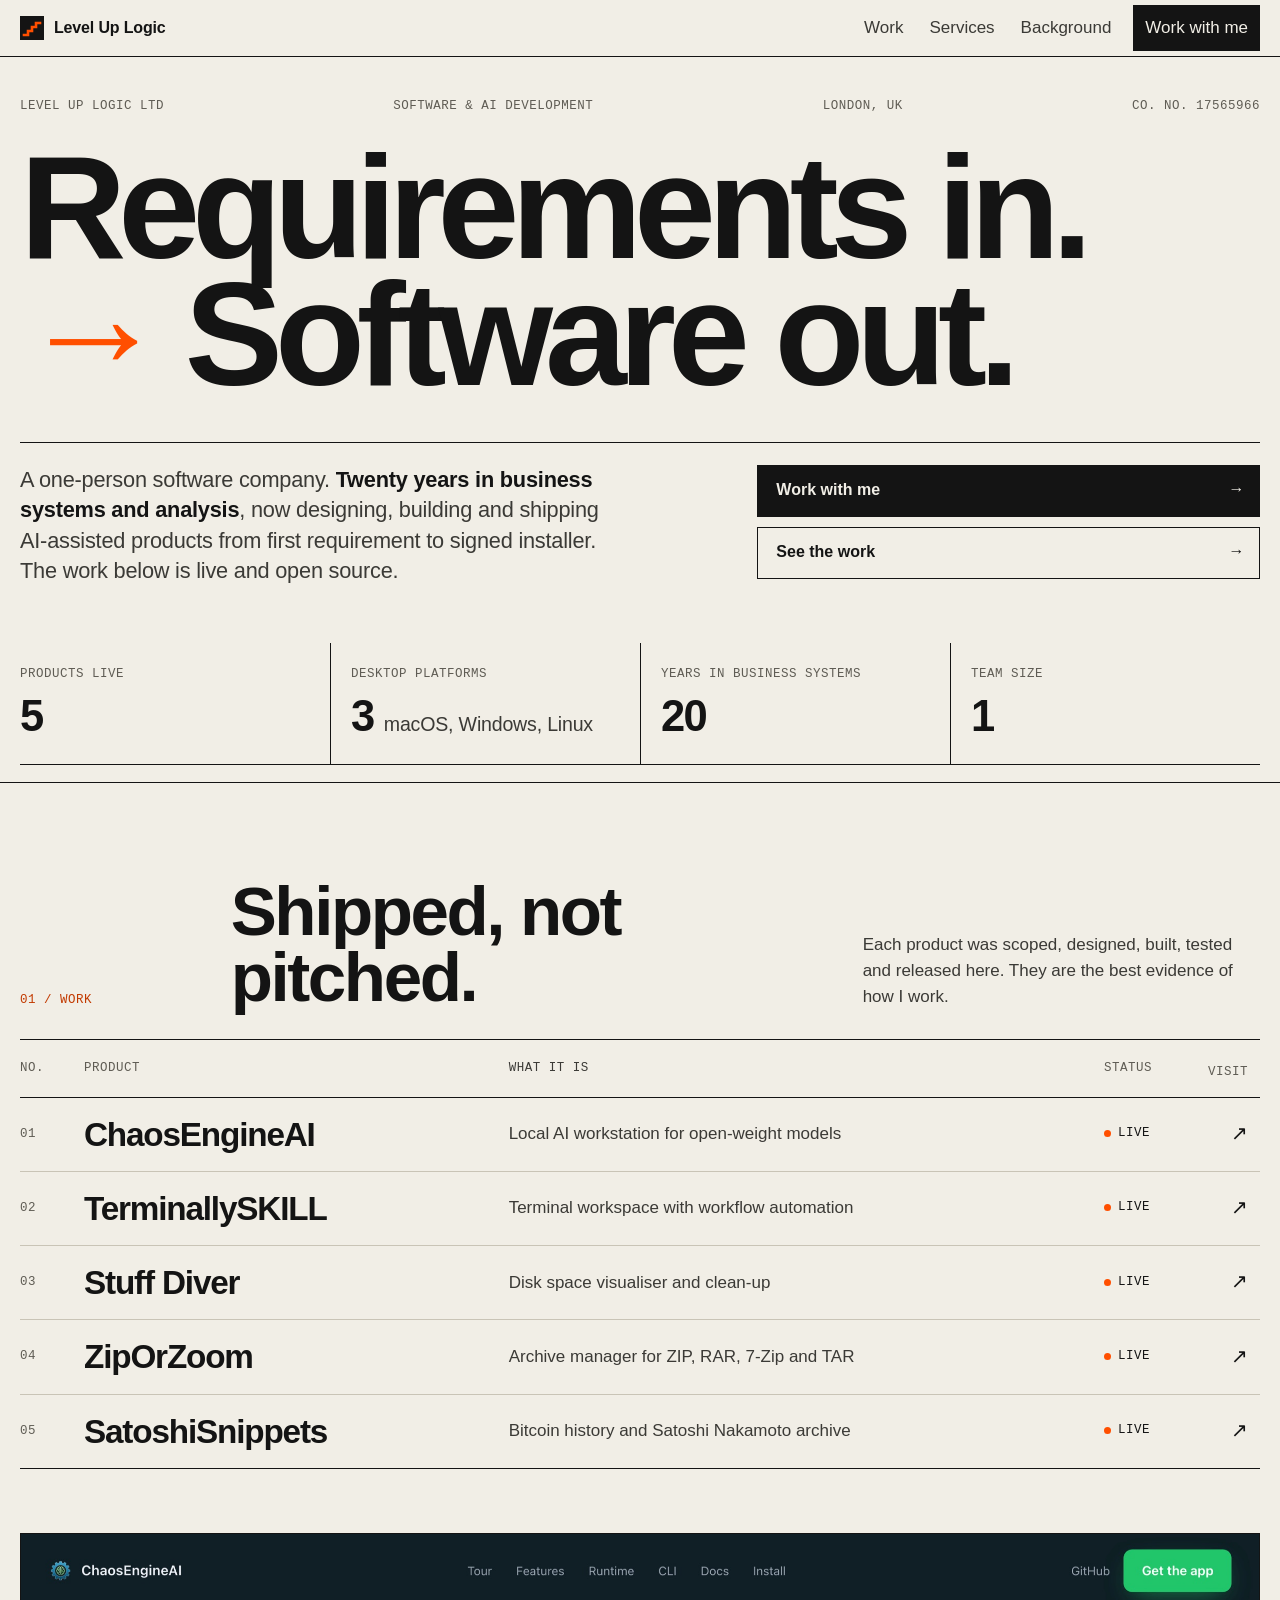
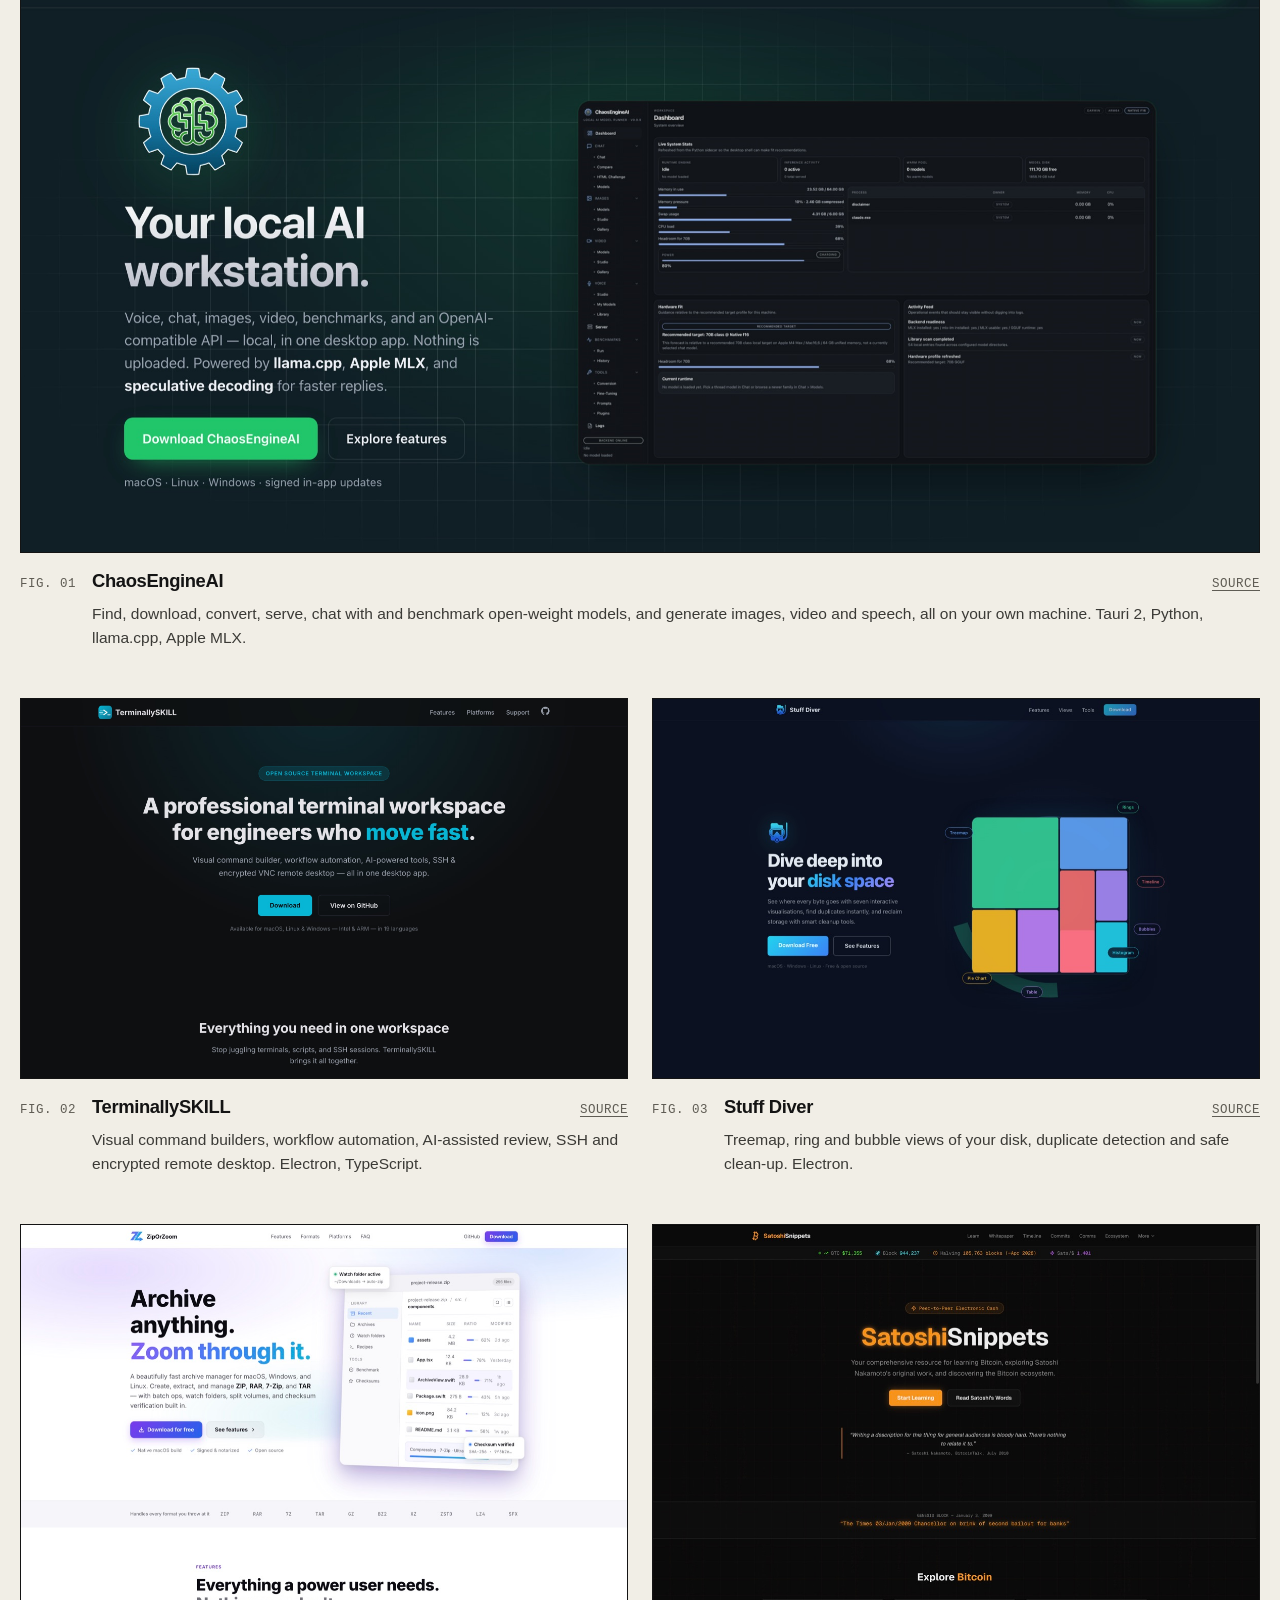
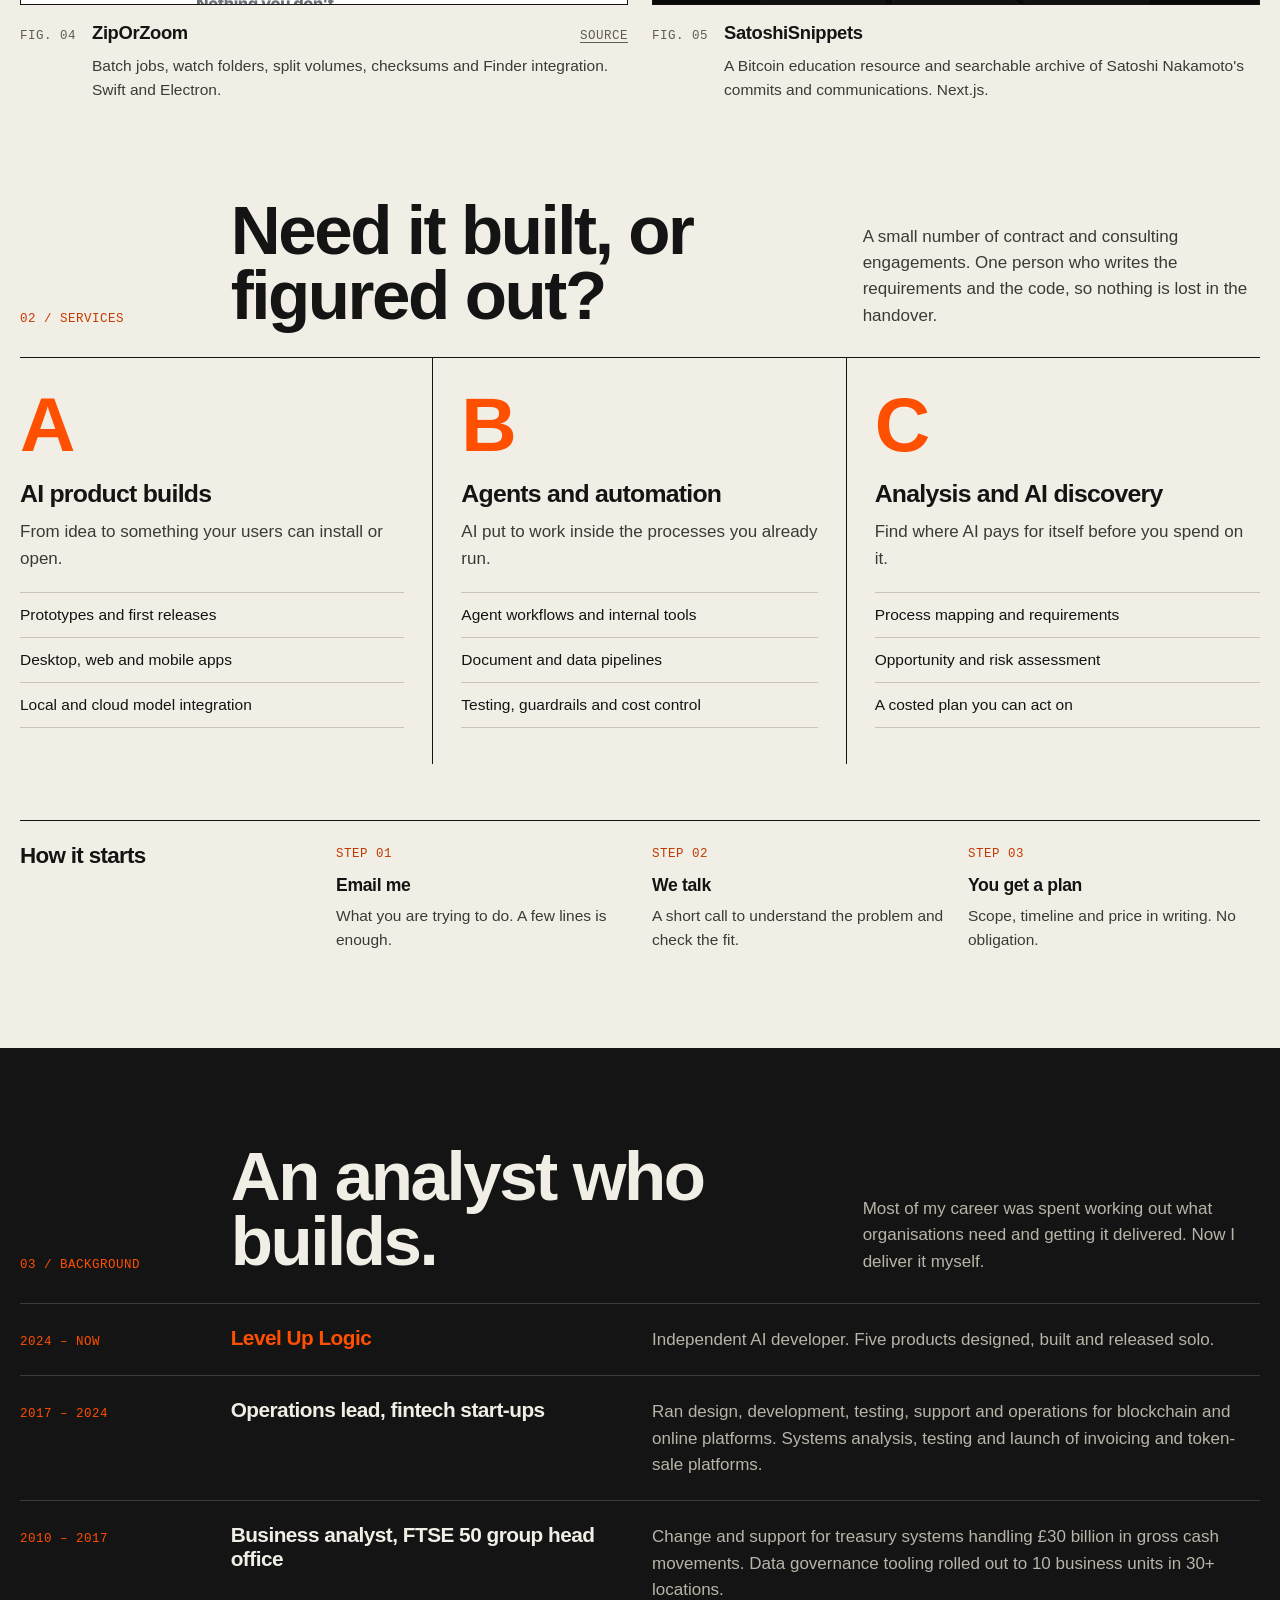
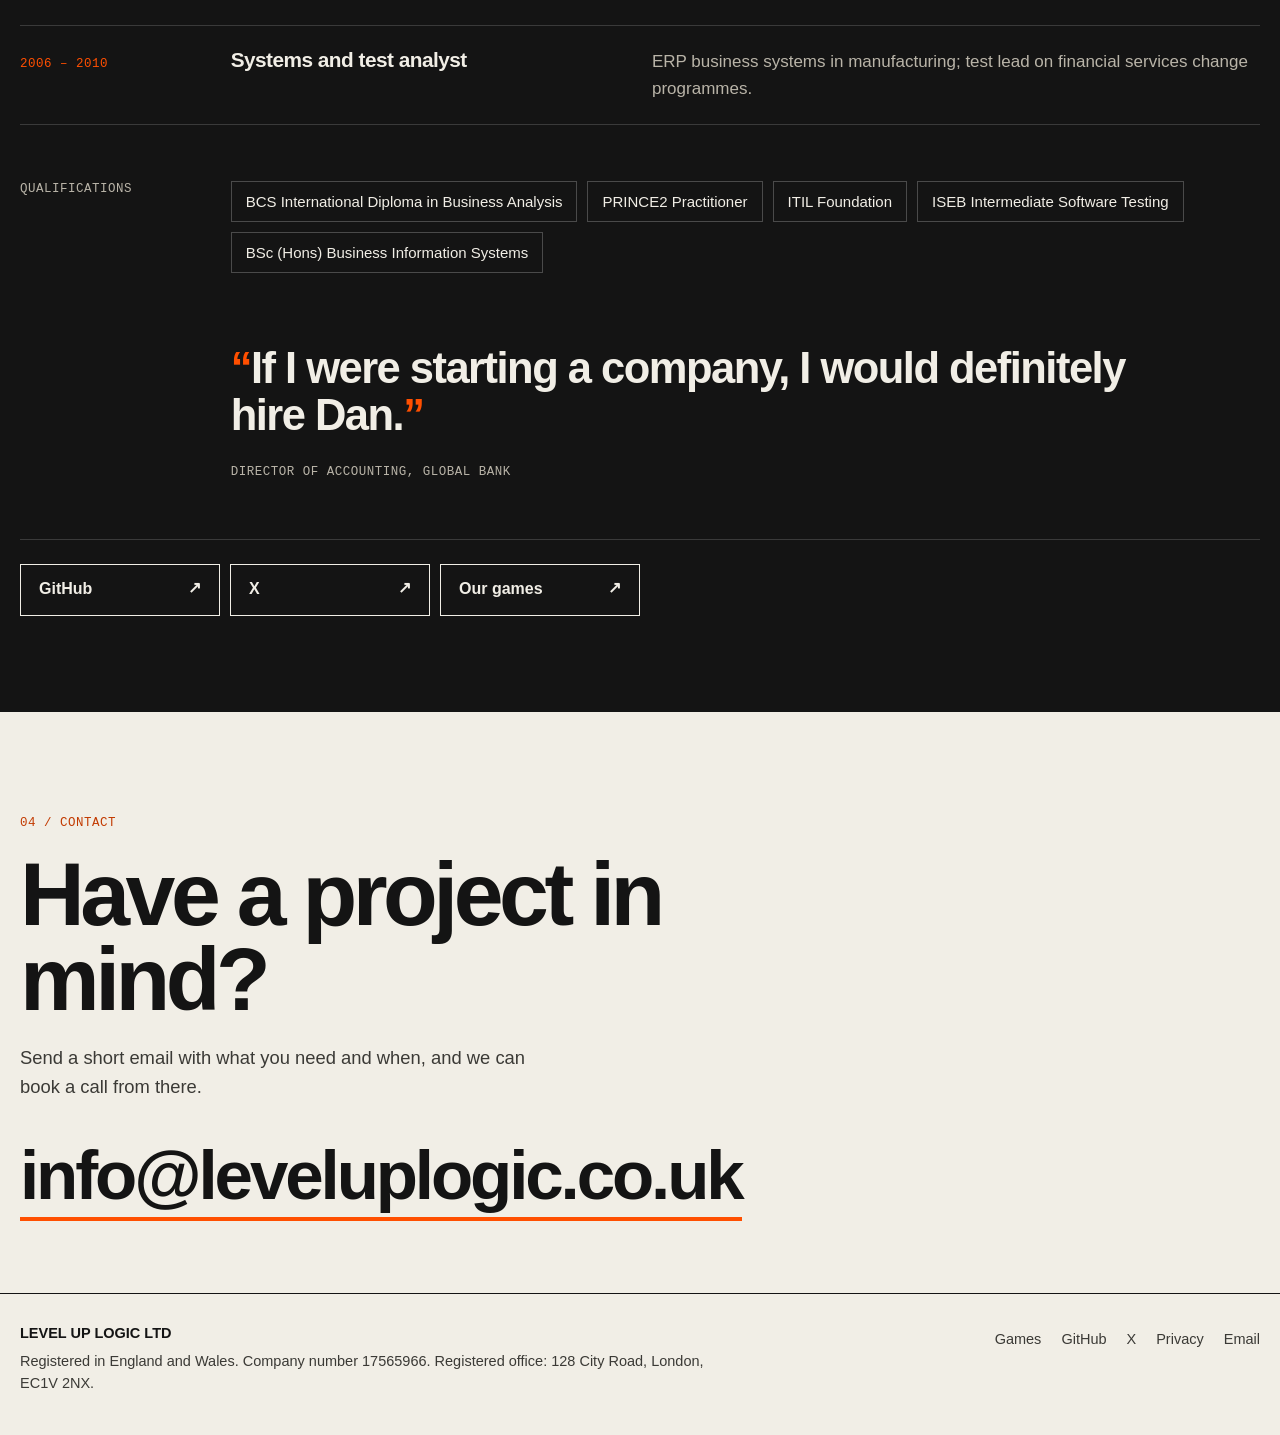
==== index.html @ 6248dd26 "Publish from LevelUpLogicLtd 566497b" ====
<!doctype html>
<html lang="en-GB">
<head>
<meta charset="utf-8">
<meta name="viewport" content="width=device-width, initial-scale=1">
<title>Level Up Logic | Software and AI development, London</title>
<meta name="description" content="Level Up Logic is a one-person software company in London. Twenty years in business systems and analysis, now building and shipping AI-assisted desktop apps and tools. Available for contract and consulting work.">
<link rel="canonical" href="https://leveluplogic.co.uk/">
<meta property="og:type" content="website">
<meta property="og:title" content="Level Up Logic | Software and AI development, London">
<meta property="og:description" content="Requirements in. Software out. Four live desktop apps, a reference site, and AI development and analysis for hire.">
<meta property="og:url" content="https://leveluplogic.co.uk/">
<meta property="og:image" content="https://leveluplogic.co.uk/assets/shot-ChaosEngineAI.jpg">
<meta name="theme-color" content="#f1eee6">
<link rel="icon" href="favicon.svg" type="image/svg+xml">
<link rel="stylesheet" href="styles.css">
</head>
<body>
<a class="skip" href="#main">Skip to content</a>

<header class="mast">
  <div class="wrap">
    <a class="brand" href="#top" aria-label="Level Up Logic home">
      <svg viewBox="0 0 24 24" aria-hidden="true"><rect width="24" height="24" fill="#141414"/><path d="M4 19h4v-4h4v-4h4V7h4" fill="none" stroke="#ff4f00" stroke-width="2.6" stroke-linecap="square"/></svg>
      Level Up Logic
    </a>
    <nav aria-label="Main">
      <a href="#work">Work</a>
      <a href="#services">Services</a>
      <a href="#background">Background</a>
      <a class="cta" href="#contact">Work with me</a>
    </nav>
  </div>
</header>

<main id="main">

<section class="hero" id="top" style="padding-bottom:0">
  <div class="wrap">
    <div class="hero-meta mono">
      <span>Level Up Logic Ltd</span>
      <span>Software &amp; AI development</span>
      <span>London, UK</span>
      <span>Co. No. 17565966</span>
    </div>
    <h1>Requirements in.<br><span class="arrow" aria-hidden="true">&rarr;</span>Software out.</h1>
    <div class="hero-grid">
      <p class="hero-lede">A one-person software company. <strong>Twenty years in business systems and analysis</strong>, now designing, building and shipping AI-assisted products from first requirement to signed installer. The work below is live and open source.</p>
      <div class="hero-actions">
        <a class="btn btn-ink" href="#contact">Work with me</a>
        <a class="btn btn-line" href="#work">See the work</a>
      </div>
    </div>
  </div>
  <div class="wrap">
    <dl class="stats">
      <div><dt class="mono">Products live</dt><dd>5</dd></div>
      <div><dt class="mono">Desktop platforms</dt><dd>3 <small>macOS, Windows, Linux</small></dd></div>
      <div><dt class="mono">Years in business systems</dt><dd>20</dd></div>
      <div><dt class="mono">Team size</dt><dd>1</dd></div>
    </dl>
  </div>
</section>

<section id="work">
  <div class="wrap">
    <div class="sec-head">
      <span class="num mono">01 / Work</span>
      <h2>Shipped, not pitched.</h2>
      <p>Each product was scoped, designed, built, tested and released here. They are the best evidence of how I work.</p>
    </div>

    <table class="index">
      <thead>
        <tr><th class="mono n" scope="col">No.</th><th class="mono" scope="col">Product</th><th class="mono what" scope="col">What it is</th><th class="mono plat" scope="col">Status</th><th class="go" scope="col"><span class="mono" style="font-size:12.5px">Visit</span></th></tr>
      </thead>
      <tbody>
        <tr><td class="n mono"><a href="https://chaosengineai.com" rel="noopener" tabindex="-1">01</a></td><td class="name"><a href="https://chaosengineai.com" rel="noopener">ChaosEngineAI</a></td><td class="what"><a href="https://chaosengineai.com" rel="noopener" tabindex="-1">Local AI workstation for open-weight models</a></td><td class="plat mono"><a href="https://chaosengineai.com" rel="noopener" tabindex="-1"><span class="live">Live</span></a></td><td class="go"><a href="https://chaosengineai.com" rel="noopener" tabindex="-1" aria-hidden="true">&#8599;</a></td></tr>
        <tr><td class="n mono"><a href="https://terminallyskill.com" rel="noopener" tabindex="-1">02</a></td><td class="name"><a href="https://terminallyskill.com" rel="noopener">TerminallySKILL</a></td><td class="what"><a href="https://terminallyskill.com" rel="noopener" tabindex="-1">Terminal workspace with workflow automation</a></td><td class="plat mono"><a href="https://terminallyskill.com" rel="noopener" tabindex="-1"><span class="live">Live</span></a></td><td class="go"><a href="https://terminallyskill.com" rel="noopener" tabindex="-1" aria-hidden="true">&#8599;</a></td></tr>
        <tr><td class="n mono"><a href="https://stuffdiver.com" rel="noopener" tabindex="-1">03</a></td><td class="name"><a href="https://stuffdiver.com" rel="noopener">Stuff Diver</a></td><td class="what"><a href="https://stuffdiver.com" rel="noopener" tabindex="-1">Disk space visualiser and clean-up</a></td><td class="plat mono"><a href="https://stuffdiver.com" rel="noopener" tabindex="-1"><span class="live">Live</span></a></td><td class="go"><a href="https://stuffdiver.com" rel="noopener" tabindex="-1" aria-hidden="true">&#8599;</a></td></tr>
        <tr><td class="n mono"><a href="https://ziporzoom.com" rel="noopener" tabindex="-1">04</a></td><td class="name"><a href="https://ziporzoom.com" rel="noopener">ZipOrZoom</a></td><td class="what"><a href="https://ziporzoom.com" rel="noopener" tabindex="-1">Archive manager for ZIP, RAR, 7-Zip and TAR</a></td><td class="plat mono"><a href="https://ziporzoom.com" rel="noopener" tabindex="-1"><span class="live">Live</span></a></td><td class="go"><a href="https://ziporzoom.com" rel="noopener" tabindex="-1" aria-hidden="true">&#8599;</a></td></tr>
        <tr><td class="n mono"><a href="https://satoshisnippets.com" rel="noopener" tabindex="-1">05</a></td><td class="name"><a href="https://satoshisnippets.com" rel="noopener">SatoshiSnippets</a></td><td class="what"><a href="https://satoshisnippets.com" rel="noopener" tabindex="-1">Bitcoin history and Satoshi Nakamoto archive</a></td><td class="plat mono"><a href="https://satoshisnippets.com" rel="noopener" tabindex="-1"><span class="live">Live</span></a></td><td class="go"><a href="https://satoshisnippets.com" rel="noopener" tabindex="-1" aria-hidden="true">&#8599;</a></td></tr>
      </tbody>
    </table>

    <div class="figs">
      <figure class="fig wide">
        <a href="https://chaosengineai.com" rel="noopener"><div class="frame"><img src="assets/shot-ChaosEngineAI.jpg" alt="ChaosEngineAI website: your local AI workstation, with the app dashboard" width="1200" height="753"></div></a>
        <figcaption><span class="mono">Fig. 01</span><b>ChaosEngineAI</b><span class="src mono"><a href="https://github.com/cryptopoly/ChaosEngineAI" rel="noopener">Source</a></span><span>Find, download, convert, serve, chat with and benchmark open-weight models, and generate images, video and speech, all on your own machine. Tauri 2, Python, llama.cpp, Apple MLX.</span></figcaption>
      </figure>
      <figure class="fig">
        <a href="https://terminallyskill.com" rel="noopener"><div class="frame"><img src="assets/shot-TerminallySKILL.jpg" alt="TerminallySKILL website: a professional terminal workspace for engineers who move fast" width="1200" height="753" loading="lazy"></div></a>
        <figcaption><span class="mono">Fig. 02</span><b>TerminallySKILL</b><span class="src mono"><a href="https://github.com/cryptopoly/TerminallySKILL" rel="noopener">Source</a></span><span>Visual command builders, workflow automation, AI-assisted review, SSH and encrypted remote desktop. Electron, TypeScript.</span></figcaption>
      </figure>
      <figure class="fig">
        <a href="https://stuffdiver.com" rel="noopener"><div class="frame"><img src="assets/shot-StuffDiver.jpg" alt="Stuff Diver website with a treemap of disk usage" width="1200" height="753" loading="lazy"></div></a>
        <figcaption><span class="mono">Fig. 03</span><b>Stuff Diver</b><span class="src mono"><a href="https://github.com/cryptopoly/StuffDiver" rel="noopener">Source</a></span><span>Treemap, ring and bubble views of your disk, duplicate detection and safe clean-up. Electron.</span></figcaption>
      </figure>
      <figure class="fig">
        <a href="https://ziporzoom.com" rel="noopener"><div class="frame"><img src="assets/shot-ZipOrZoom.jpg" alt="ZipOrZoom website" width="1200" height="753" loading="lazy"></div></a>
        <figcaption><span class="mono">Fig. 04</span><b>ZipOrZoom</b><span class="src mono"><a href="https://github.com/cryptopoly/ZipOrZoom" rel="noopener">Source</a></span><span>Batch jobs, watch folders, split volumes, checksums and Finder integration. Swift and Electron.</span></figcaption>
      </figure>
      <figure class="fig">
        <a href="https://satoshisnippets.com" rel="noopener"><div class="frame"><img src="assets/shot-SatoshiSnippets.jpg" alt="SatoshiSnippets website" width="1200" height="753" loading="lazy"></div></a>
        <figcaption><span class="mono">Fig. 05</span><b>SatoshiSnippets</b><span class="src mono"></span><span>A Bitcoin education resource and searchable archive of Satoshi Nakamoto's commits and communications. Next.js.</span></figcaption>
      </figure>
    </div>
  </div>
</section>

<section id="services" style="padding-top:0">
  <div class="wrap">
    <div class="sec-head">
      <span class="num mono">02 / Services</span>
      <h2>Need it built, or figured out?</h2>
      <p>A small number of contract and consulting engagements. One person who writes the requirements and the code, so nothing is lost in the handover.</p>
    </div>
    <div class="services">
      <article class="service">
        <div class="big">A</div>
        <h3>AI product builds</h3>
        <p>From idea to something your users can install or open.</p>
        <ul><li>Prototypes and first releases</li><li>Desktop, web and mobile apps</li><li>Local and cloud model integration</li></ul>
      </article>
      <article class="service">
        <div class="big">B</div>
        <h3>Agents and automation</h3>
        <p>AI put to work inside the processes you already run.</p>
        <ul><li>Agent workflows and internal tools</li><li>Document and data pipelines</li><li>Testing, guardrails and cost control</li></ul>
      </article>
      <article class="service">
        <div class="big">C</div>
        <h3>Analysis and AI discovery</h3>
        <p>Find where AI pays for itself before you spend on it.</p>
        <ul><li>Process mapping and requirements</li><li>Opportunity and risk assessment</li><li>A costed plan you can act on</li></ul>
      </article>
    </div>
    <div class="process">
      <h3>How it starts</h3>
      <ol>
        <li><b>Email me</b><span>What you are trying to do. A few lines is enough.</span></li>
        <li><b>We talk</b><span>A short call to understand the problem and check the fit.</span></li>
        <li><b>You get a plan</b><span>Scope, timeline and price in writing. No obligation.</span></li>
      </ol>
    </div>
  </div>
</section>

<section class="dark" id="background">
  <div class="wrap">
    <div class="sec-head">
      <span class="num mono">03 / Background</span>
      <h2>An analyst who builds.</h2>
      <p>Most of my career was spent working out what organisations need and getting it delivered. Now I deliver it myself.</p>
    </div>
    <ol class="timeline">
      <li class="now"><span class="yr mono">2024 &ndash; now</span><b>Level Up Logic</b><span>Independent AI developer. Five products designed, built and released solo.</span></li>
      <li><span class="yr mono">2017 &ndash; 2024</span><b>Operations lead, fintech start-ups</b><span>Ran design, development, testing, support and operations for blockchain and online platforms. Systems analysis, testing and launch of invoicing and token-sale platforms.</span></li>
      <li><span class="yr mono">2010 &ndash; 2017</span><b>Business analyst, FTSE 50 group head office</b><span>Change and support for treasury systems handling £30 billion in gross cash movements. Data governance tooling rolled out to 10 business units in 30+ locations.</span></li>
      <li><span class="yr mono">2006 &ndash; 2010</span><b>Systems and test analyst</b><span>ERP business systems in manufacturing; test lead on financial services change programmes.</span></li>
    </ol>
    <div class="creds">
      <h3>Qualifications</h3>
      <ul>
        <li>BCS International Diploma in Business Analysis</li>
        <li>PRINCE2 Practitioner</li>
        <li>ITIL Foundation</li>
        <li>ISEB Intermediate Software Testing</li>
        <li>BSc (Hons) Business Information Systems</li>
      </ul>
    </div>
    <div class="quote">
      <blockquote>If I were starting a company, I would definitely hire Dan.</blockquote>
      <cite class="mono">Director of Accounting, global bank</cite>
    </div>
    <div class="links">
      <a class="btn ext" href="https://github.com/cryptopoly" rel="noopener">GitHub</a>
      <a class="btn ext" href="https://x.com/cryptopoly" rel="noopener">X</a>
      <a class="btn ext" href="https://leveluplogic.games">Our games</a>
    </div>
  </div>
</section>

<section class="contact" id="contact">
  <div class="wrap">
    <span class="mono">04 / Contact</span>
    <h2>Have a project in mind?</h2>
    <p>Send a short email with what you need and when, and we can book a call from there.</p>
    <a class="mailto" href="mailto:info@leveluplogic.co.uk?subject=Project%20enquiry">info@leveluplogic.co.uk</a>
  </div>
</section>

</main>

<footer>
  <div class="wrap">
    <div class="co">
      <b>LEVEL UP LOGIC LTD</b>
      <address>Registered in England and Wales. Company number 17565966. Registered office: 128 City Road, London, EC1V 2NX.</address>
    </div>
    <nav aria-label="Footer">
      <a href="https://leveluplogic.games">Games</a>
      <a href="https://github.com/cryptopoly" rel="noopener">GitHub</a>
      <a href="https://x.com/cryptopoly" rel="noopener">X</a>
      <a href="privacy.html">Privacy</a>
      <a href="mailto:info@leveluplogic.co.uk">Email</a>
    </nav>
  </div>
</footer>

</body>
</html>
---- styles.css ----
/* Level Up Logic — leveluplogic.co.uk
   Direction: technical catalogue. Warm paper, black ink, one signal orange.
   Swiss grid, hairline rules, monospace labels, numbered index. */
:root {
  --paper: #f1eee6;
  --paper-2: #e8e4d9;
  --ink: #141414;
  --ink-2: #3b3a36;
  --muted: #5f5c54;
  --rule: #141414;
  --rule-soft: #c9c4b6;
  --signal: #ff4f00;
  --signal-ink: #c23a00;
  --wrap: 1240px;
  --sans: "Helvetica Neue", Helvetica, "Inter", "Segoe UI", Arial, sans-serif;
  --mono: ui-monospace, "SF Mono", "JetBrains Mono", "Cascadia Mono", Menlo, Consolas, monospace;
}

*, *::before, *::after { box-sizing: border-box; }
html { scroll-behavior: smooth; scroll-padding-top: 64px; }
body {
  margin: 0;
  background: var(--paper);
  color: var(--ink);
  font-family: var(--sans);
  font-size: 17px;
  line-height: 1.55;
  -webkit-font-smoothing: antialiased;
}
img { max-width: 100%; display: block; }
a { color: inherit; }
p { margin: 0; }
h1, h2, h3 { margin: 0; font-weight: 700; letter-spacing: -0.035em; line-height: 0.95; }
:focus-visible { outline: 2px solid var(--signal); outline-offset: 3px; }
::selection { background: var(--signal); color: var(--paper); }

.wrap { width: min(var(--wrap), 100% - 40px); margin-inline: auto; }
.mono { font-family: var(--mono); font-size: 12.5px; letter-spacing: 0.04em; text-transform: uppercase; }
.skip { position: absolute; left: -999px; top: 8px; background: var(--ink); color: var(--paper); padding: 8px 14px; z-index: 50; }
.skip:focus { left: 8px; }

/* masthead */
.mast { position: sticky; top: 0; z-index: 30; background: var(--paper); border-bottom: 1px solid var(--rule); }
.mast .wrap { display: grid; grid-template-columns: 1fr auto; align-items: center; height: 56px; gap: 16px; }
.brand { display: inline-flex; align-items: center; gap: 10px; text-decoration: none; font-weight: 700; font-size: 16px; letter-spacing: -0.01em; white-space: nowrap; }
.brand svg { width: 24px; height: 24px; flex: none; }
.mast nav { display: flex; align-items: center; gap: 2px; }
.mast nav a { text-decoration: none; padding: 10px 12px; color: var(--ink-2); }
.mast nav a:hover { color: var(--ink); text-decoration: underline; text-underline-offset: 4px; }
.mast nav a.cta { background: var(--ink); color: var(--paper); margin-left: 8px; }
.mast nav a.cta:hover { background: var(--signal); color: var(--ink); text-decoration: none; }

/* hero */
.hero { padding: 40px 0 0; border-bottom: 1px solid var(--rule); }
.hero-meta { display: flex; flex-wrap: wrap; justify-content: space-between; gap: 8px 24px; color: var(--muted); padding-bottom: 28px; }
.hero h1 { font-size: clamp(3.4rem, 11.5vw, 10.5rem); letter-spacing: -0.055em; line-height: 0.86; }
.hero h1 .arrow { color: var(--signal); font-weight: 400; letter-spacing: 0; margin-right: 0.12em; }
.hero-grid { display: grid; grid-template-columns: repeat(12, 1fr); gap: 24px; margin-top: 44px; border-top: 1px solid var(--rule); }
.hero-grid > * { padding: 22px 0 40px; }
.hero-lede { grid-column: 1 / span 6; font-size: clamp(1.15rem, 1.7vw, 1.4rem); line-height: 1.4; letter-spacing: -0.01em; color: var(--ink-2); }
.hero-lede strong { color: var(--ink); font-weight: 600; }
.hero-actions { grid-column: 8 / span 5; display: flex; flex-direction: column; gap: 10px; }

/* buttons */
.btn {
  display: flex; align-items: center; justify-content: space-between; gap: 16px;
  min-height: 52px; padding: 0 18px;
  border: 1px solid var(--ink); text-decoration: none; font-weight: 600; font-size: 16px;
  transition: background 0.18s, color 0.18s;
  cursor: pointer;
}
.btn::after { content: "\2192"; font-family: var(--mono); }
.btn-ink { background: var(--ink); color: var(--paper); }
.btn-ink:hover { background: var(--signal); color: var(--ink); border-color: var(--signal); }
.btn-line { color: var(--ink); }
.btn-line:hover { background: var(--ink); color: var(--paper); }
.btn.ext::after { content: "\2197"; }

/* stats strip */
.stats { display: grid; grid-template-columns: repeat(4, 1fr); border-bottom: 1px solid var(--rule); }
.stats div { padding: 22px 20px 26px; border-left: 1px solid var(--rule); }
.stats div:first-child { border-left: 0; padding-left: 0; }
.stats dt { color: var(--muted); }
.stats dd { margin: 10px 0 0; font-size: clamp(1.8rem, 3.4vw, 2.8rem); font-weight: 700; letter-spacing: -0.04em; line-height: 1; }
.stats dd small { font-size: 0.45em; letter-spacing: -0.01em; font-weight: 500; color: var(--ink-2); }

/* sections */
section { padding: 96px 0; }
.sec-head { display: grid; grid-template-columns: repeat(12, 1fr); gap: 24px; align-items: end; padding-bottom: 28px; border-bottom: 1px solid var(--rule); margin-bottom: 0; }
.sec-head .num { grid-column: 1 / span 2; color: var(--signal-ink); }
.sec-head h2 { grid-column: 3 / span 6; font-size: clamp(2.4rem, 5.4vw, 4.6rem); }
.sec-head p { grid-column: 9 / span 4; color: var(--ink-2); }

/* product index */
.index { width: 100%; border-collapse: collapse; }
.index th { text-align: left; font-weight: 400; color: var(--muted); padding: 14px 12px 12px 0; border-bottom: 1px solid var(--rule); }
.index td { padding: 0; border-bottom: 1px solid var(--rule-soft); vertical-align: middle; }
.index tr:last-child td { border-bottom: 1px solid var(--rule); }
.index a { display: block; padding: 20px 12px 20px 0; text-decoration: none; }
.index .n { width: 64px; color: var(--muted); }
.index .name a { font-size: clamp(1.4rem, 2.6vw, 2.1rem); font-weight: 700; letter-spacing: -0.035em; line-height: 1; }
.index .what { color: var(--ink-2); }
.index .go { width: 56px; text-align: right; font-family: var(--mono); font-size: 20px; }
.index tbody tr { transition: background 0.15s; }
.index tbody tr:hover { background: var(--paper-2); }
.index tbody tr:hover .go a { color: var(--signal-ink); }
.live { display: inline-flex; align-items: center; gap: 7px; }
.live::before { content: ""; width: 7px; height: 7px; border-radius: 50%; background: var(--signal); }

/* figures */
.figs { display: grid; grid-template-columns: repeat(12, 1fr); gap: 48px 24px; margin-top: 64px; }
.fig { grid-column: span 6; margin: 0; }
.fig.wide { grid-column: 1 / -1; }
.fig a { display: block; text-decoration: none; }
.fig .frame { border: 1px solid var(--ink); background: var(--ink); overflow: hidden; aspect-ratio: 1200 / 753; }
.fig .frame img { width: 100%; height: 100%; object-fit: cover; object-position: top; transition: transform 0.4s ease; }
.fig a:hover .frame img { transform: scale(1.02); }
.fig.wide .frame { aspect-ratio: 1200 / 600; }
figcaption { display: grid; grid-template-columns: auto 1fr auto; gap: 6px 16px; padding-top: 14px; align-items: baseline; }
figcaption .mono { color: var(--muted); }
figcaption b { font-size: 1.15rem; letter-spacing: -0.02em; }
figcaption span:last-child { grid-column: 2 / -1; color: var(--ink-2); font-size: 15.5px; }
figcaption .src { grid-column: 3; grid-row: 1; }
figcaption .src a { text-decoration: underline; text-underline-offset: 3px; }

/* services */
.services { display: grid; grid-template-columns: repeat(3, 1fr); }
.service { padding: 32px 28px 36px 0; border-right: 1px solid var(--rule); }
.service + .service { padding-left: 28px; }
.service:last-child { border-right: 0; padding-right: 0; }
.service .big { font-size: clamp(3.5rem, 6vw, 5.5rem); font-weight: 700; letter-spacing: -0.06em; line-height: 0.9; color: var(--signal); }
.service h3 { font-size: 1.55rem; letter-spacing: -0.03em; line-height: 1.05; margin-top: 22px; }
.service p { color: var(--ink-2); margin-top: 12px; }
.service ul { list-style: none; margin: 20px 0 0; padding: 0; border-top: 1px solid var(--rule-soft); }
.service li { padding: 10px 0; border-bottom: 1px solid var(--rule-soft); font-size: 15.5px; }

.process { display: grid; grid-template-columns: repeat(12, 1fr); gap: 24px; margin-top: 56px; padding-top: 24px; border-top: 1px solid var(--rule); }
.process h3 { grid-column: 1 / span 3; font-size: 1.4rem; letter-spacing: -0.03em; }
.process ol { grid-column: 4 / -1; list-style: none; margin: 0; padding: 0; display: grid; grid-template-columns: repeat(3, 1fr); gap: 24px; counter-reset: s; }
.process li { counter-increment: s; }
.process li::before { content: "Step 0" counter(s); display: block; font-family: var(--mono); font-size: 12.5px; text-transform: uppercase; letter-spacing: 0.04em; color: var(--signal-ink); margin-bottom: 8px; }
.process li b { display: block; font-size: 1.1rem; letter-spacing: -0.02em; }
.process li span { display: block; color: var(--ink-2); margin-top: 4px; font-size: 15.5px; }

/* background (ink section) */
.dark { background: var(--ink); color: var(--paper); }
.dark .sec-head { border-color: #3a3a3a; }
.dark .sec-head .num { color: var(--signal); }
.dark .sec-head p { color: #b9b4a8; }
.timeline { list-style: none; margin: 0; padding: 0; }
.timeline li { display: grid; grid-template-columns: repeat(12, 1fr); gap: 24px; padding: 22px 0; border-bottom: 1px solid #3a3a3a; align-items: baseline; }
.timeline .yr { grid-column: 1 / span 2; color: var(--signal); }
.timeline b { grid-column: 3 / span 4; font-size: 1.3rem; letter-spacing: -0.025em; line-height: 1.15; }
.timeline span { grid-column: 7 / -1; color: #b9b4a8; }
.timeline li.now b { color: var(--signal); }
.creds { display: grid; grid-template-columns: repeat(12, 1fr); gap: 24px; margin-top: 56px; }
.creds h3 { grid-column: 1 / span 2; font-family: var(--mono); font-size: 12.5px; font-weight: 400; letter-spacing: 0.04em; text-transform: uppercase; color: #b9b4a8; line-height: 1.4; }
.creds ul { grid-column: 3 / -1; list-style: none; margin: 0; padding: 0; display: flex; flex-wrap: wrap; gap: 10px; }
.creds li { border: 1px solid #4a4a4a; padding: 8px 14px; font-size: 15px; }
.quote { display: grid; grid-template-columns: repeat(12, 1fr); gap: 24px; margin-top: 72px; }
.quote blockquote { grid-column: 3 / span 9; margin: 0; font-size: clamp(1.6rem, 3.4vw, 2.8rem); font-weight: 600; letter-spacing: -0.035em; line-height: 1.08; }
.quote blockquote::before { content: "\201C"; color: var(--signal); }
.quote blockquote::after { content: "\201D"; color: var(--signal); }
.quote cite { grid-column: 3 / span 9; font-style: normal; color: #b9b4a8; }
.links { display: flex; flex-wrap: wrap; gap: 10px; margin-top: 56px; padding-top: 24px; border-top: 1px solid #3a3a3a; }
.links .btn { border-color: var(--paper); color: var(--paper); min-width: 200px; }
.links .btn:hover { background: var(--paper); color: var(--ink); }

/* contact */
.contact { padding: 96px 0 72px; }
.contact .mono { color: var(--signal-ink); }
.contact h2 { font-size: clamp(2.6rem, 7vw, 6rem); letter-spacing: -0.05em; margin-top: 18px; max-width: 14ch; }
.contact p { color: var(--ink-2); margin-top: 22px; max-width: 52ch; font-size: 1.15rem; }
.mailto { display: inline-block; margin-top: 40px; font-size: clamp(1.5rem, 5.4vw, 4.4rem); font-weight: 700; letter-spacing: -0.045em; line-height: 1; text-decoration: none; border-bottom: 4px solid var(--signal); padding-bottom: 6px; word-break: break-word; transition: color 0.18s; }
.mailto:hover { color: var(--signal-ink); }

/* footer */
footer { border-top: 1px solid var(--rule); padding: 28px 0 40px; font-size: 14.5px; color: var(--ink-2); }
footer .wrap { display: grid; grid-template-columns: repeat(12, 1fr); gap: 24px; }
footer .co { grid-column: 1 / span 7; }
footer .co b { color: var(--ink); }
footer address { font-style: normal; margin-top: 6px; }
footer nav { grid-column: 8 / -1; display: flex; flex-wrap: wrap; gap: 4px 20px; justify-content: flex-end; align-content: start; }
footer nav a { text-decoration: none; padding: 6px 0; }
footer nav a:hover { color: var(--ink); text-decoration: underline; text-underline-offset: 3px; }

/* legal page */
.legal { padding: 64px 0 96px; }
.legal .wrap { max-width: 760px; }
.legal h1 { font-size: clamp(2.8rem, 7vw, 4.8rem); letter-spacing: -0.05em; }
.legal h2 { font-size: 1.4rem; letter-spacing: -0.025em; margin-top: 44px; padding-top: 16px; border-top: 1px solid var(--rule); line-height: 1.1; }
.legal p, .legal ul { color: var(--ink-2); margin-top: 14px; }
.legal a { color: var(--signal-ink); }
.legal .updated { color: var(--muted); margin-top: 16px; }

@media (max-width: 960px) {
  .hero-lede, .hero-actions { grid-column: 1 / -1; }
  .hero-actions { padding-top: 0 !important; }
  .sec-head .num, .sec-head h2, .sec-head p { grid-column: 1 / -1; }
  .stats { grid-template-columns: repeat(2, 1fr); }
  .stats div:nth-child(3) { border-left: 0; padding-left: 0; }
  .stats div:nth-child(n+3) { border-top: 1px solid var(--rule); }
  .fig { grid-column: 1 / -1; }
  .services { grid-template-columns: 1fr; }
  .service, .service + .service { padding: 32px 0; border-right: 0; border-bottom: 1px solid var(--rule); }
  .service:last-child { border-bottom: 0; }
  .process h3, .process ol { grid-column: 1 / -1; }
  .timeline .yr, .timeline b, .timeline span { grid-column: 1 / -1; }
  .timeline li { gap: 6px; }
  .creds h3, .creds ul, .quote blockquote, .quote cite { grid-column: 1 / -1; }
  footer .co, footer nav { grid-column: 1 / -1; justify-content: flex-start; }
}
@media (max-width: 640px) {
  section { padding: 64px 0; }
  .mast nav a:not(.cta) { display: none; }
  .index .what, .index th.what, .index .plat, .index th.plat { display: none; }
  .index .n { width: 44px; }
  .process ol { grid-template-columns: 1fr; }
  .hero-meta span:nth-child(n+3) { display: none; }
}
@media (prefers-reduced-motion: reduce) {
  html { scroll-behavior: auto; }
  * { transition: none !important; }
}
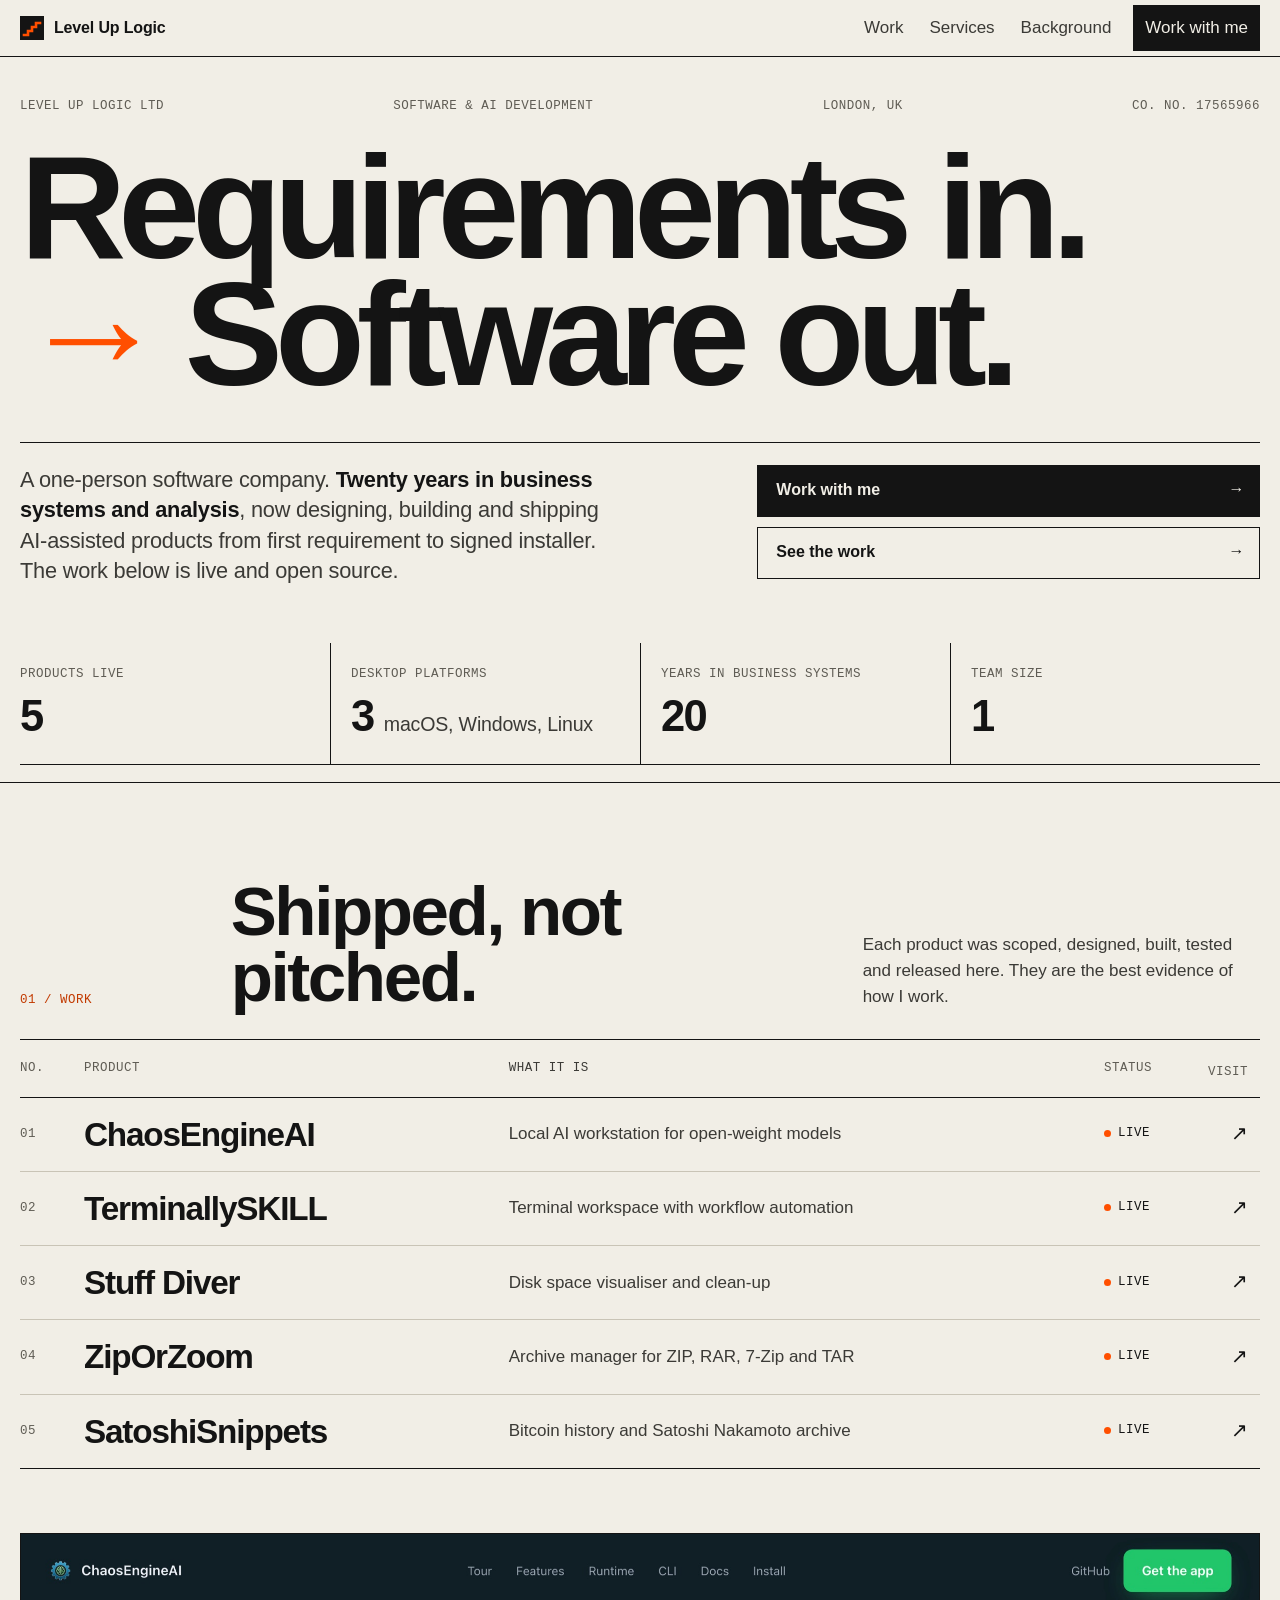
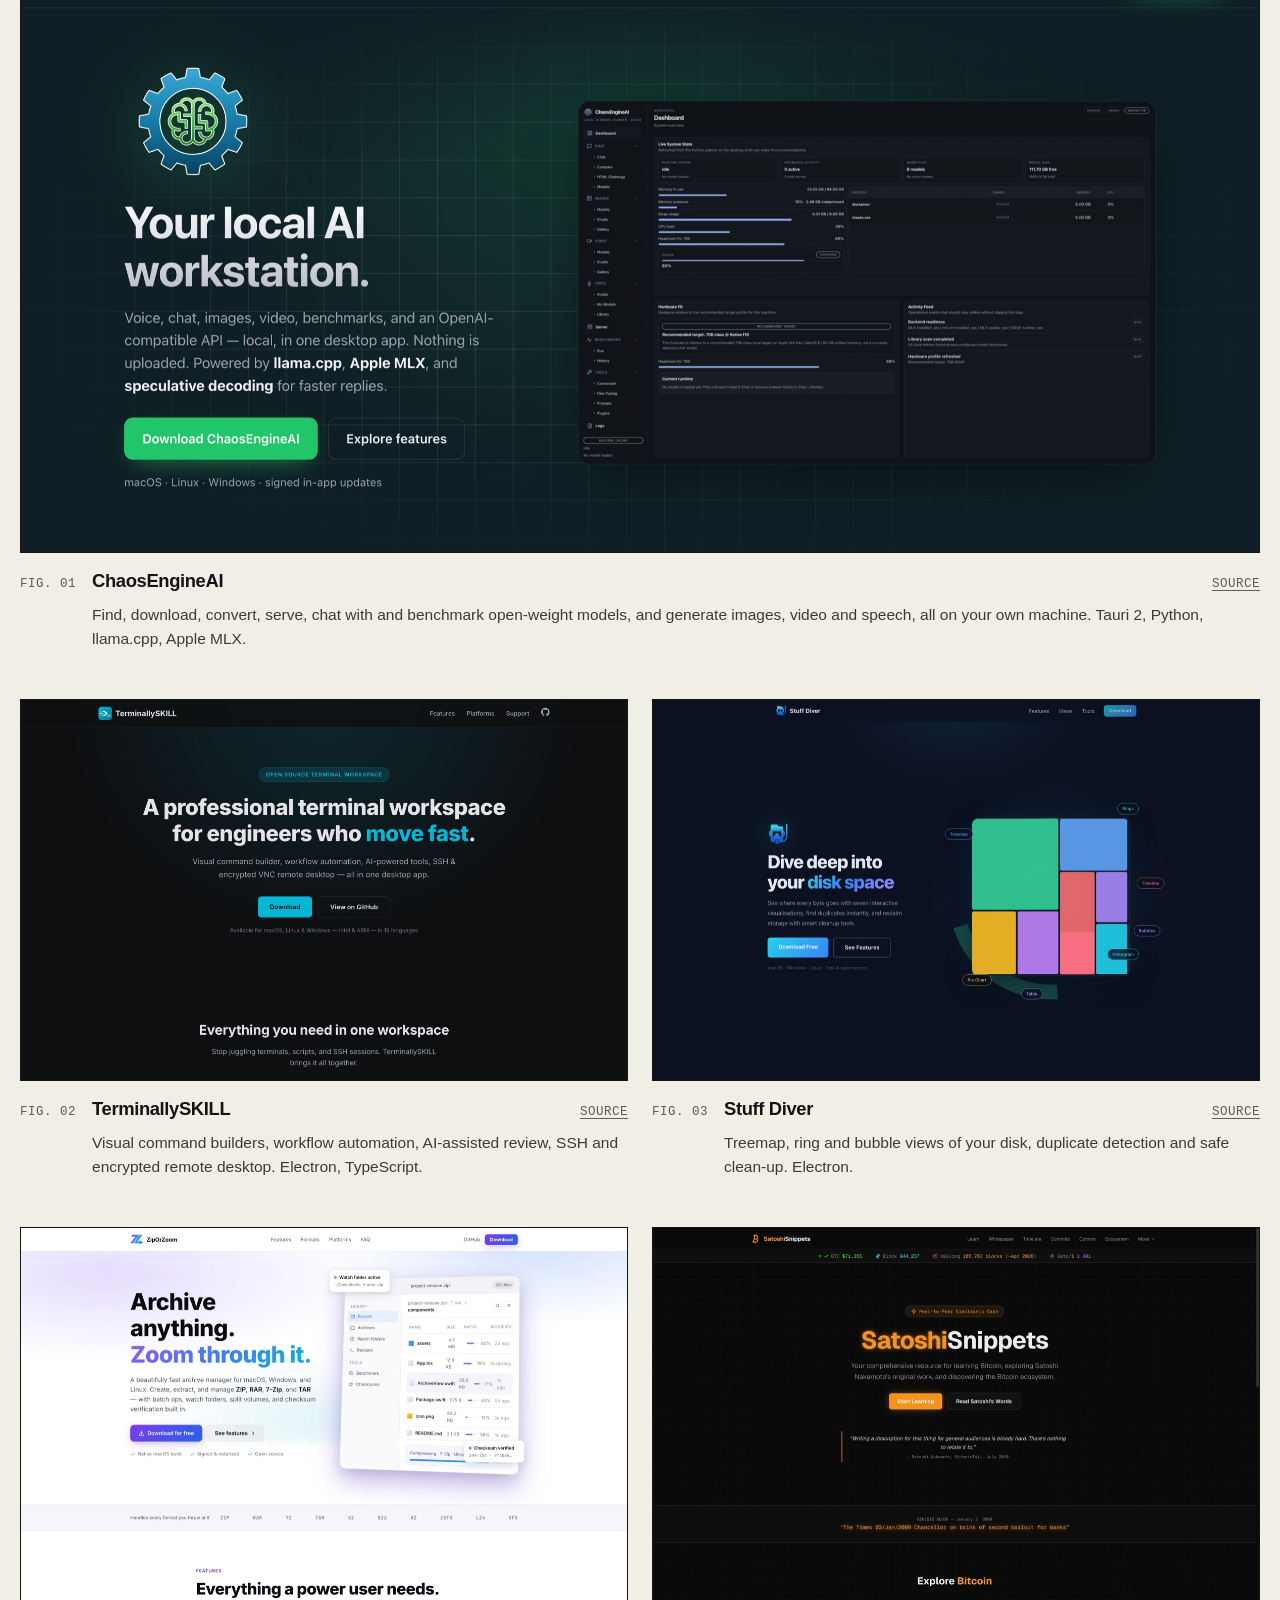
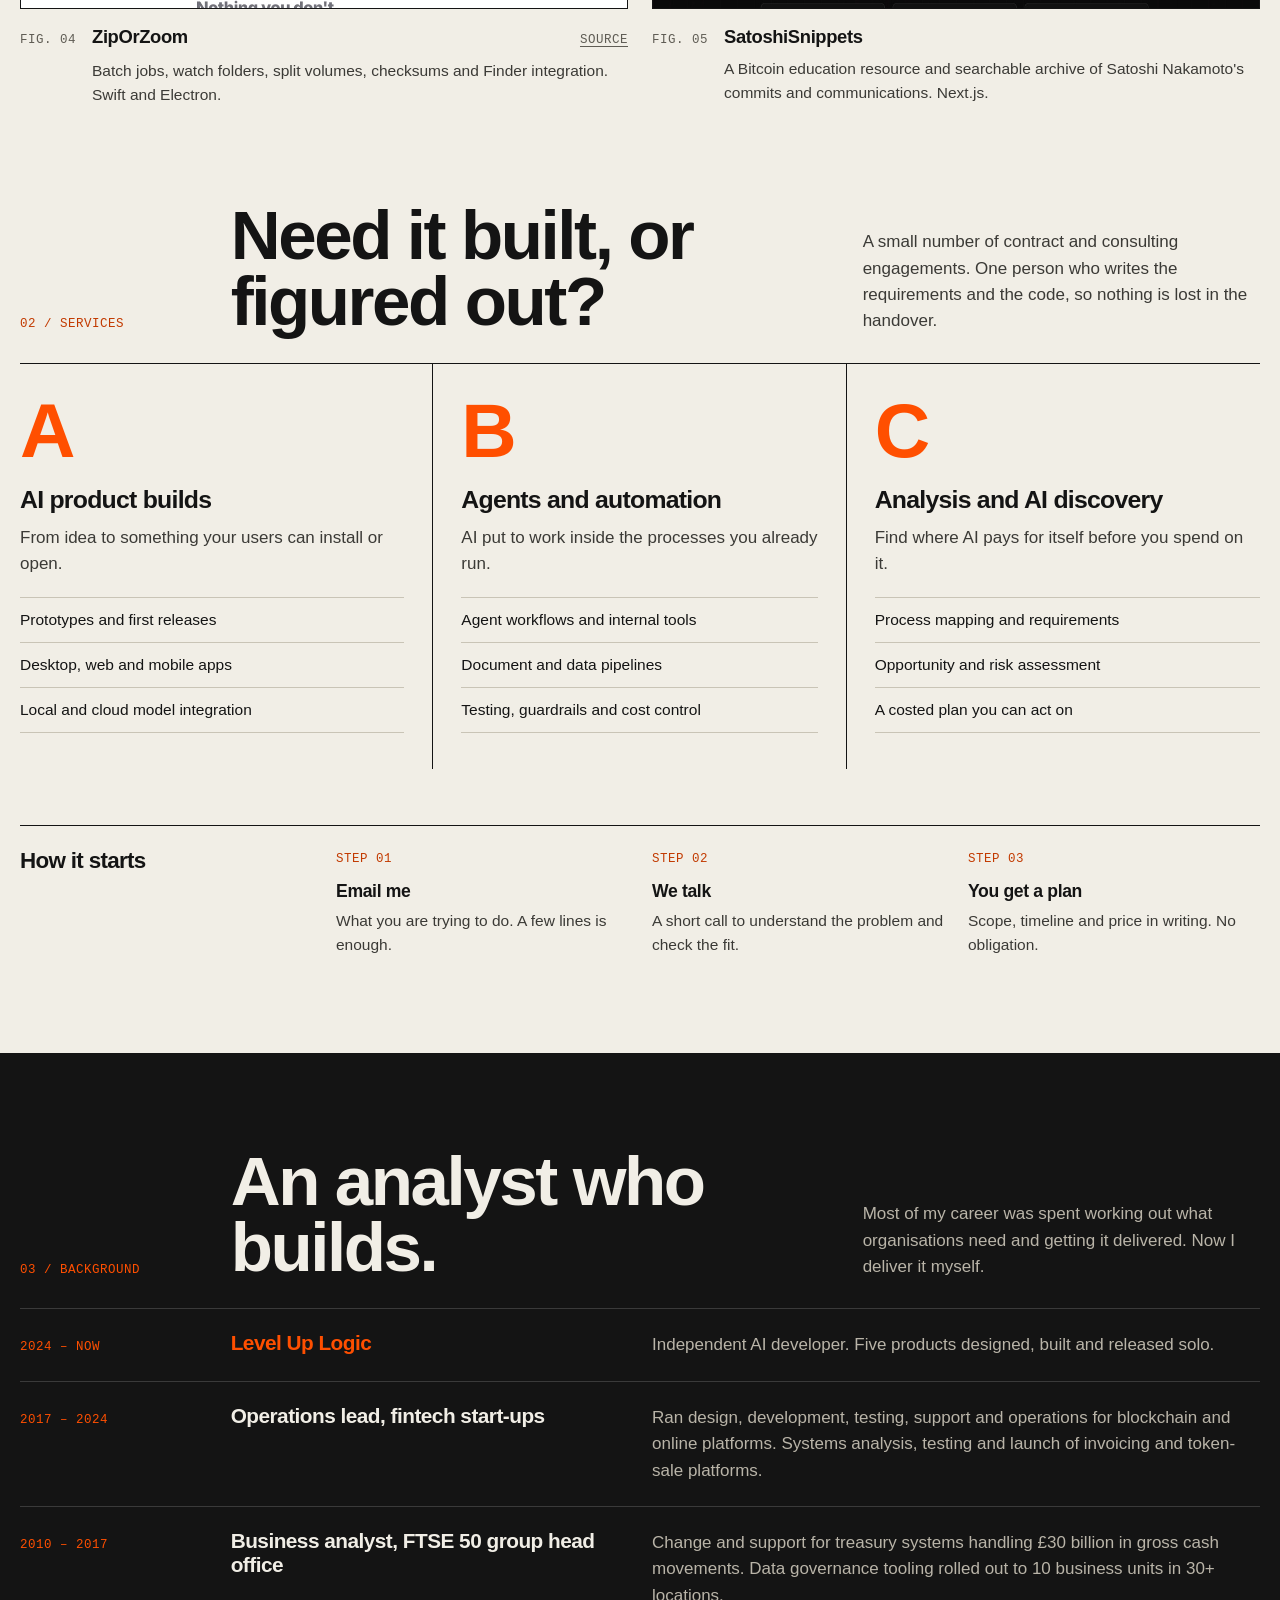
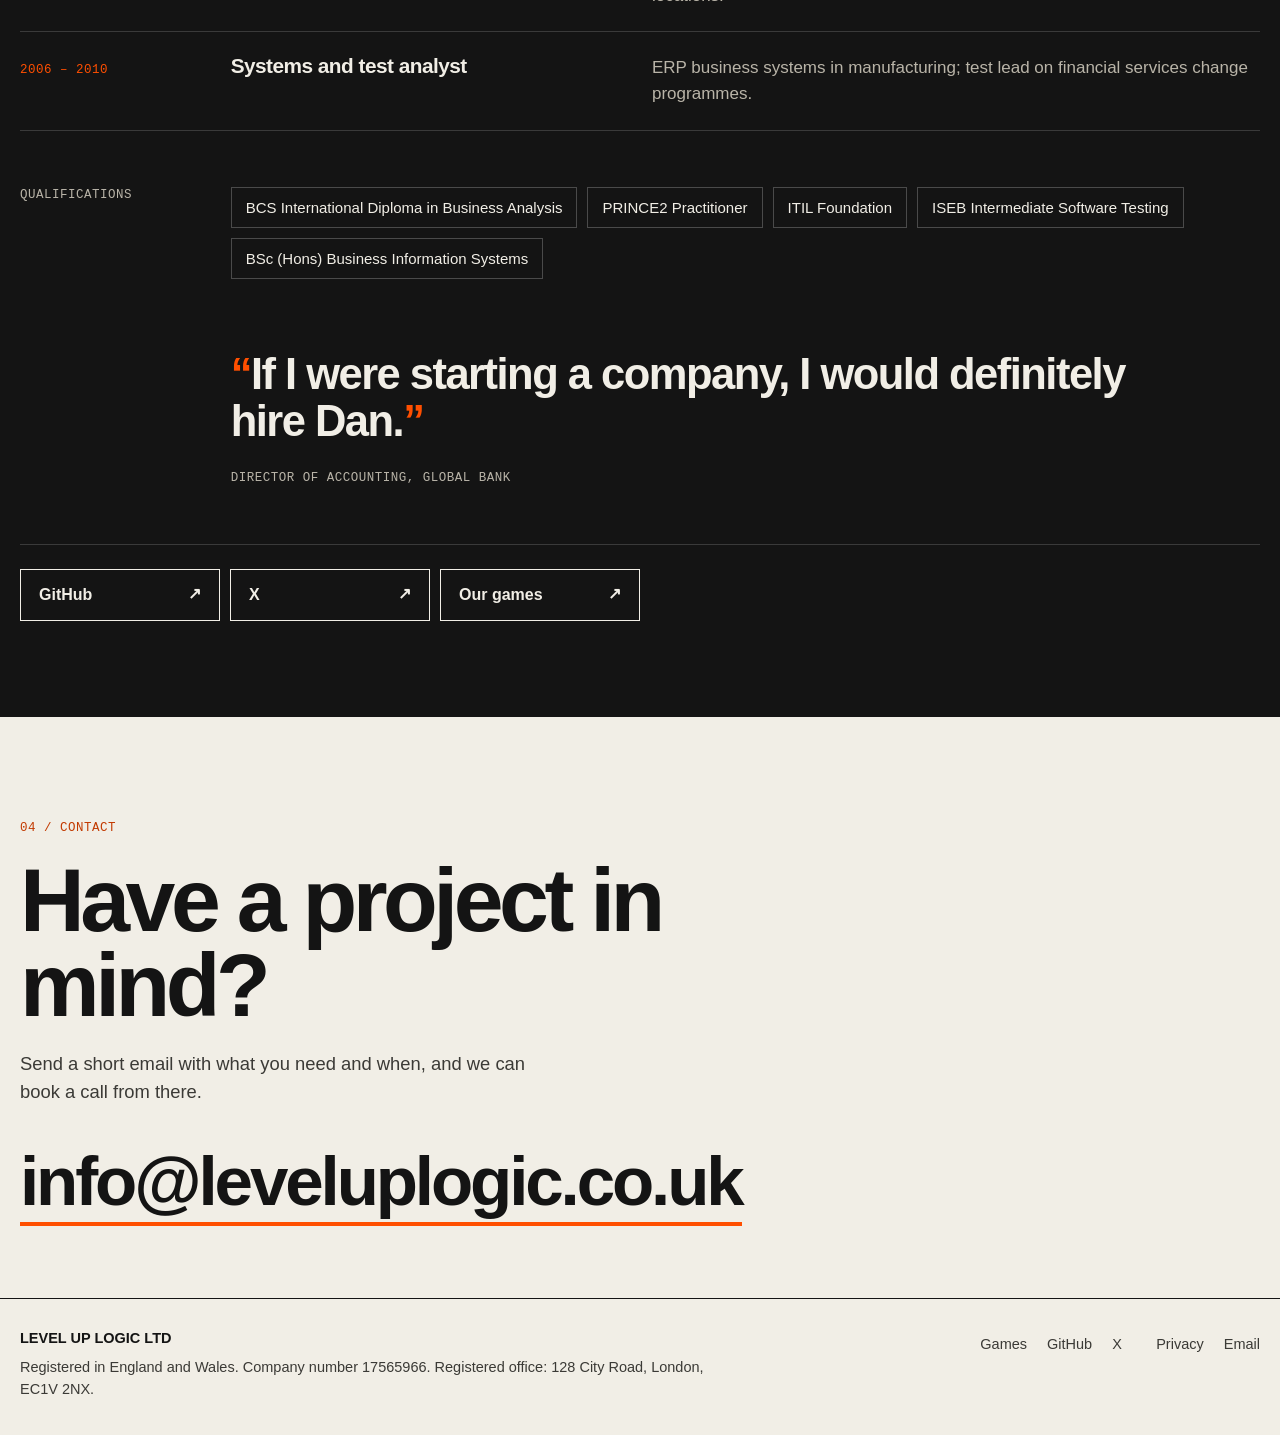
==== commit 6692f818: "Publish from LevelUpLogicLtd 1326b64" ====
--- a/index.html
+++ b/index.html
@@ -117,19 +117,19 @@
     </div>
     <div class="services">
       <article class="service">
-        <div class="big">A</div>
+        <div class="big" aria-hidden="true">A</div>
         <h3>AI product builds</h3>
         <p>From idea to something your users can install or open.</p>
         <ul><li>Prototypes and first releases</li><li>Desktop, web and mobile apps</li><li>Local and cloud model integration</li></ul>
       </article>
       <article class="service">
-        <div class="big">B</div>
+        <div class="big" aria-hidden="true">B</div>
         <h3>Agents and automation</h3>
         <p>AI put to work inside the processes you already run.</p>
         <ul><li>Agent workflows and internal tools</li><li>Document and data pipelines</li><li>Testing, guardrails and cost control</li></ul>
       </article>
       <article class="service">
-        <div class="big">C</div>
+        <div class="big" aria-hidden="true">C</div>
         <h3>Analysis and AI discovery</h3>
         <p>Find where AI pays for itself before you spend on it.</p>
         <ul><li>Process mapping and requirements</li><li>Opportunity and risk assessment</li><li>A costed plan you can act on</li></ul>
--- a/styles.css
+++ b/styles.css
@@ -53,7 +53,7 @@
 /* hero */
 .hero { padding: 40px 0 0; border-bottom: 1px solid var(--rule); }
 .hero-meta { display: flex; flex-wrap: wrap; justify-content: space-between; gap: 8px 24px; color: var(--muted); padding-bottom: 28px; }
-.hero h1 { font-size: clamp(3.4rem, 11.5vw, 10.5rem); letter-spacing: -0.055em; line-height: 0.86; }
+.hero h1 { font-size: clamp(2.9rem, 11.5vw, 10.5rem); letter-spacing: -0.055em; line-height: 0.86; }
 .hero h1 .arrow { color: var(--signal); font-weight: 400; letter-spacing: 0; margin-right: 0.12em; }
 .hero-grid { display: grid; grid-template-columns: repeat(12, 1fr); gap: 24px; margin-top: 44px; border-top: 1px solid var(--rule); }
 .hero-grid > * { padding: 22px 0 40px; }
@@ -121,7 +121,7 @@
 figcaption b { font-size: 1.15rem; letter-spacing: -0.02em; }
 figcaption span:last-child { grid-column: 2 / -1; color: var(--ink-2); font-size: 15.5px; }
 figcaption .src { grid-column: 3; grid-row: 1; }
-figcaption .src a { text-decoration: underline; text-underline-offset: 3px; }
+figcaption .src a { text-decoration: underline; text-underline-offset: 3px; display: inline-block; padding: 3px 0; }
 
 /* services */
 .services { display: grid; grid-template-columns: repeat(3, 1fr); }
@@ -181,7 +181,7 @@
 footer .co b { color: var(--ink); }
 footer address { font-style: normal; margin-top: 6px; }
 footer nav { grid-column: 8 / -1; display: flex; flex-wrap: wrap; gap: 4px 20px; justify-content: flex-end; align-content: start; }
-footer nav a { text-decoration: none; padding: 6px 0; }
+footer nav a { text-decoration: none; padding: 6px 0; display: inline-block; min-width: 24px; }
 footer nav a:hover { color: var(--ink); text-decoration: underline; text-underline-offset: 3px; }
 
 /* legal page */
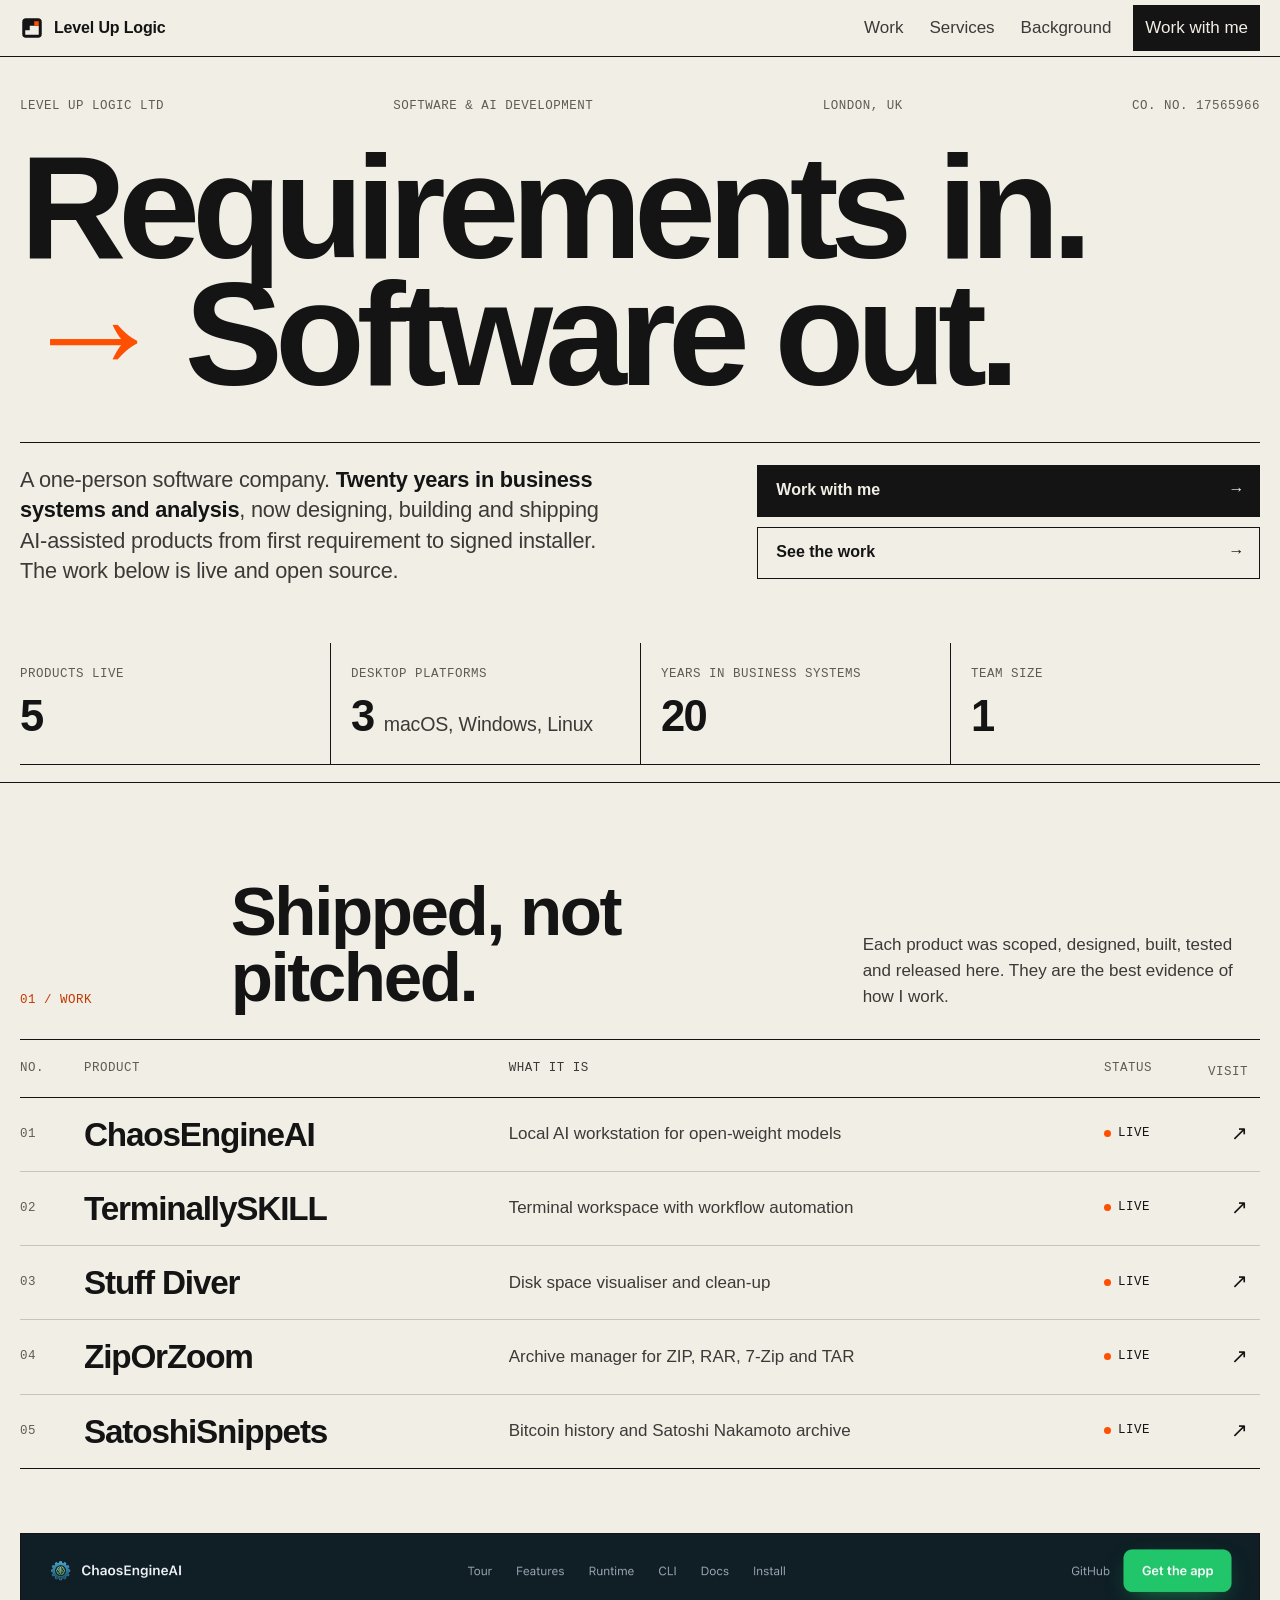
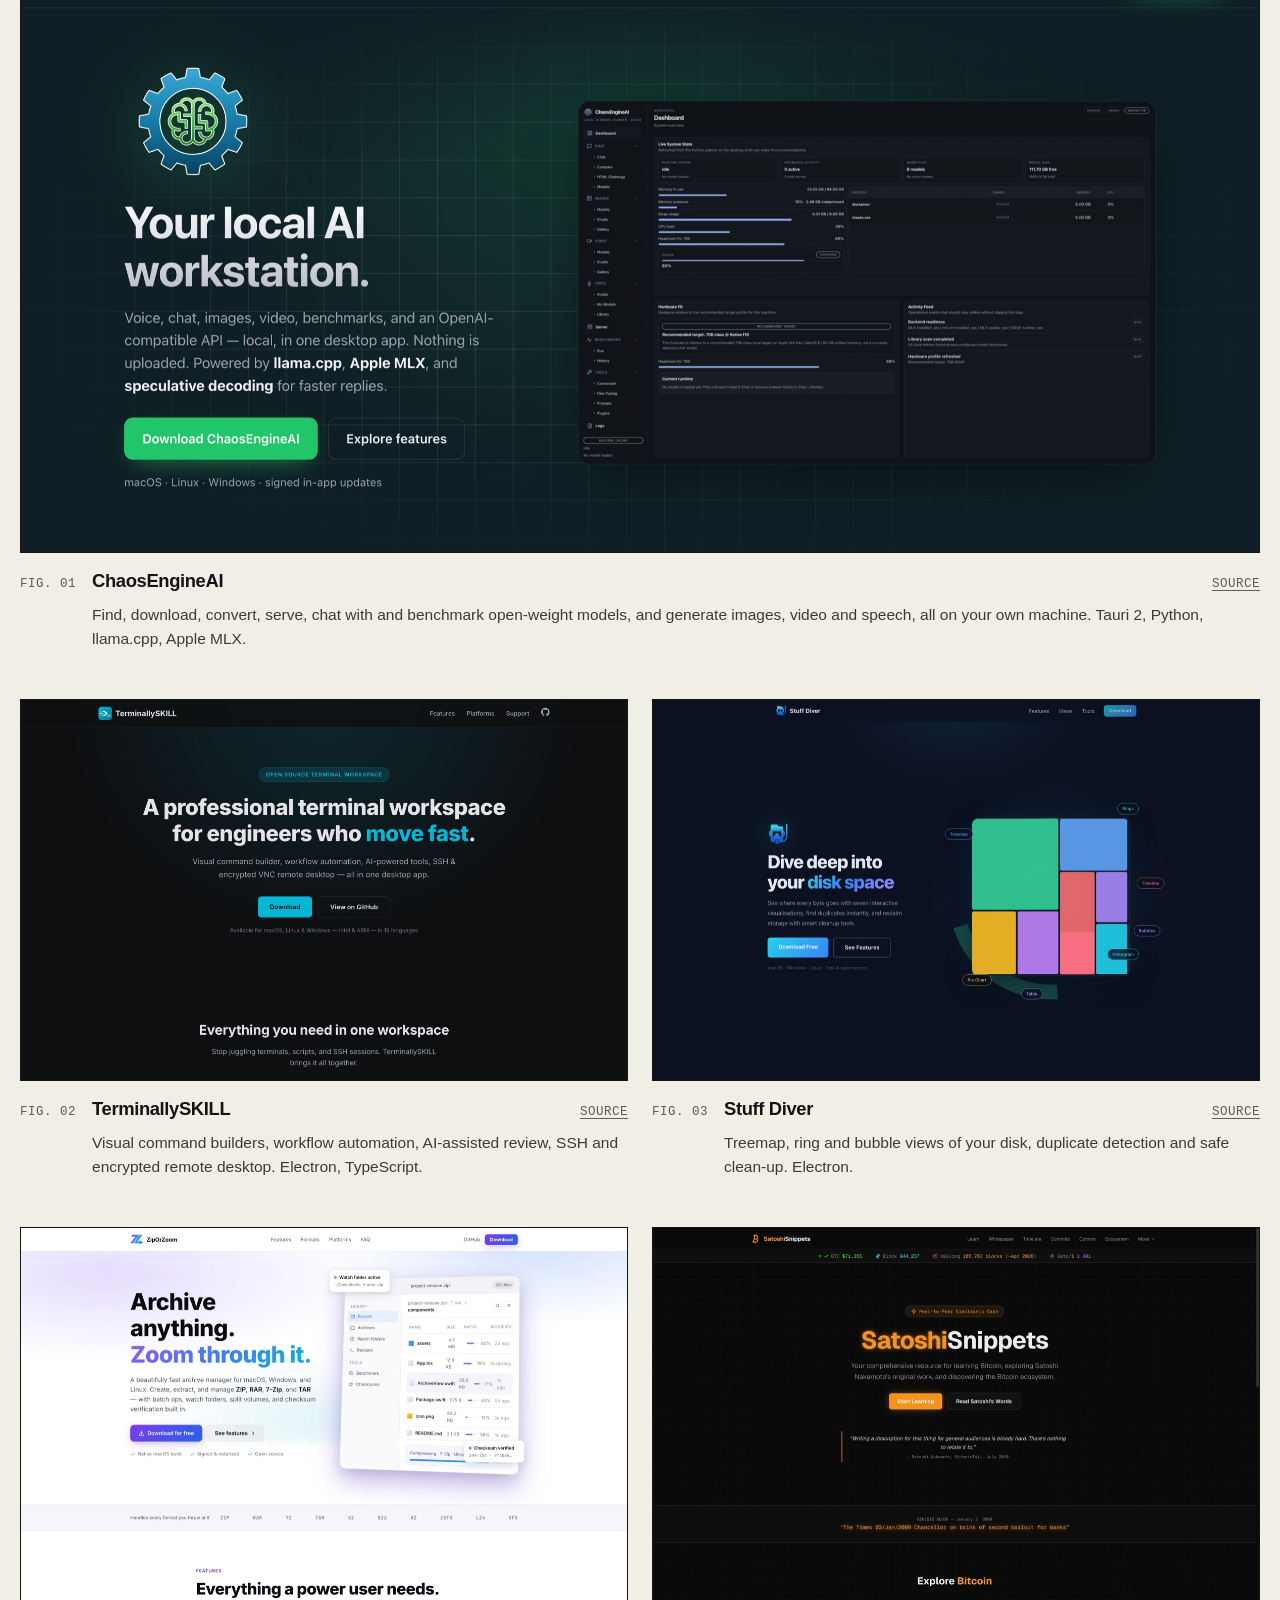
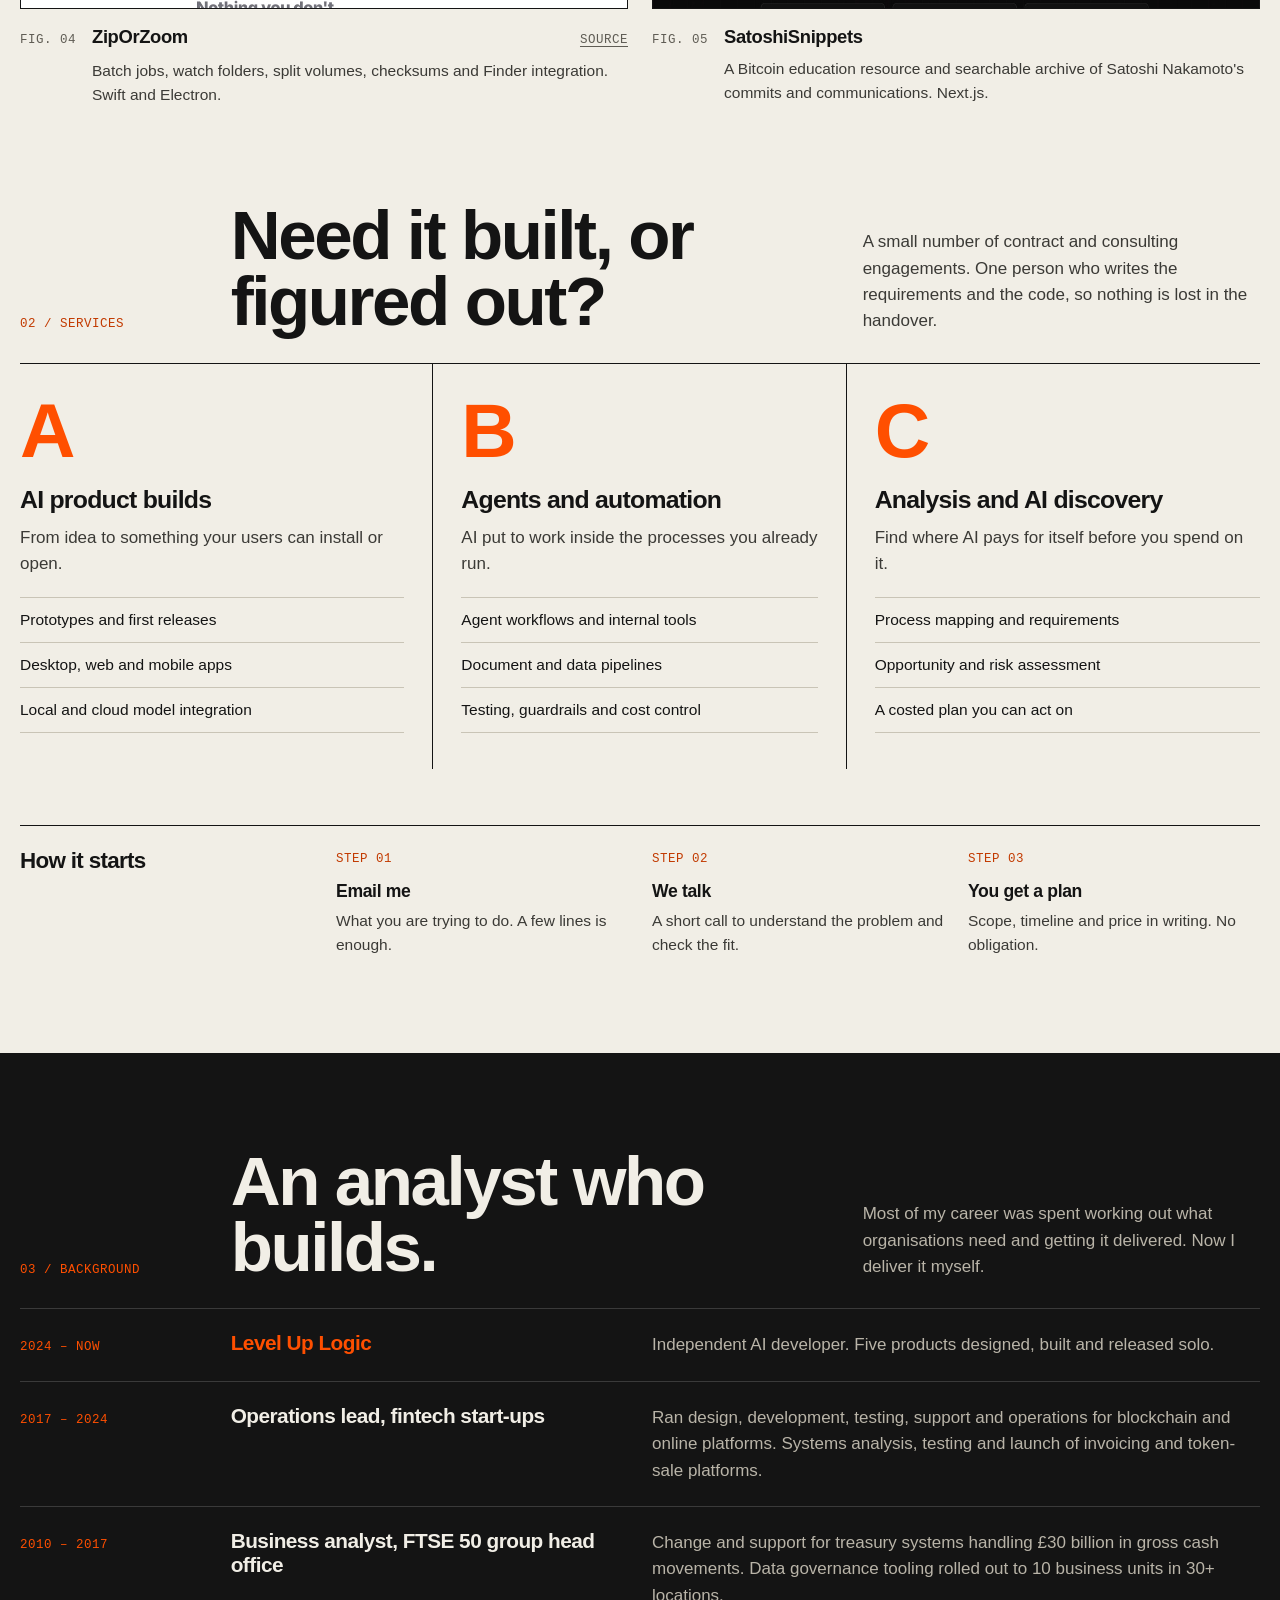
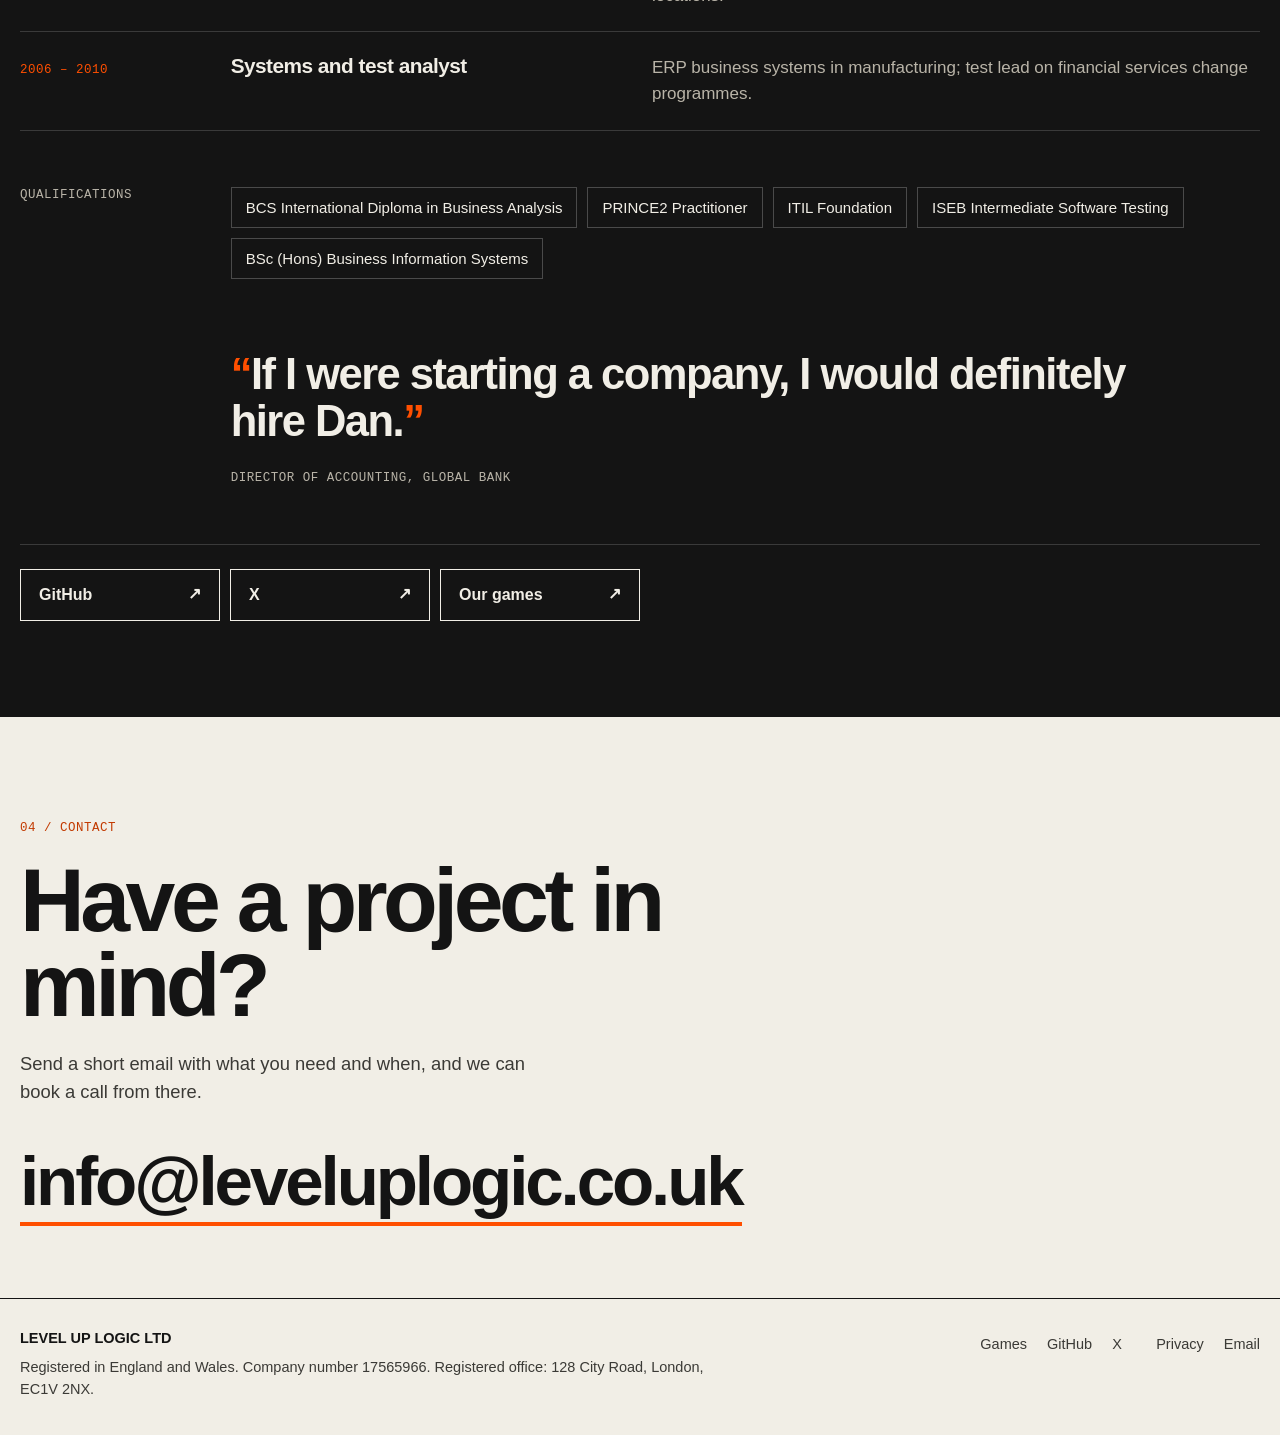
==== commit c90ee3dc: "Publish from LevelUpLogicLtd 8b7da81" ====
--- a/index.html
+++ b/index.html
@@ -21,7 +21,7 @@
 <header class="mast">
   <div class="wrap">
     <a class="brand" href="#top" aria-label="Level Up Logic home">
-      <svg viewBox="0 0 24 24" aria-hidden="true"><rect width="24" height="24" fill="#141414"/><path d="M4 19h4v-4h4v-4h4V7h4" fill="none" stroke="#ff4f00" stroke-width="2.6" stroke-linecap="square"/></svg>
+      <svg viewBox="0 0 32 32" aria-hidden="true"><path fill="#141414" fill-rule="evenodd" d="M8 3h16a5 5 0 0 1 5 5v16a5 5 0 0 1-5 5H8a5 5 0 0 1-5-5V8a5 5 0 0 1 5-5zM7 19v6h18V13H13v6z"/><path fill="#ff4f00" d="M19 7h6v6h-6z"/></svg>
       Level Up Logic
     </a>
     <nav aria-label="Main">
